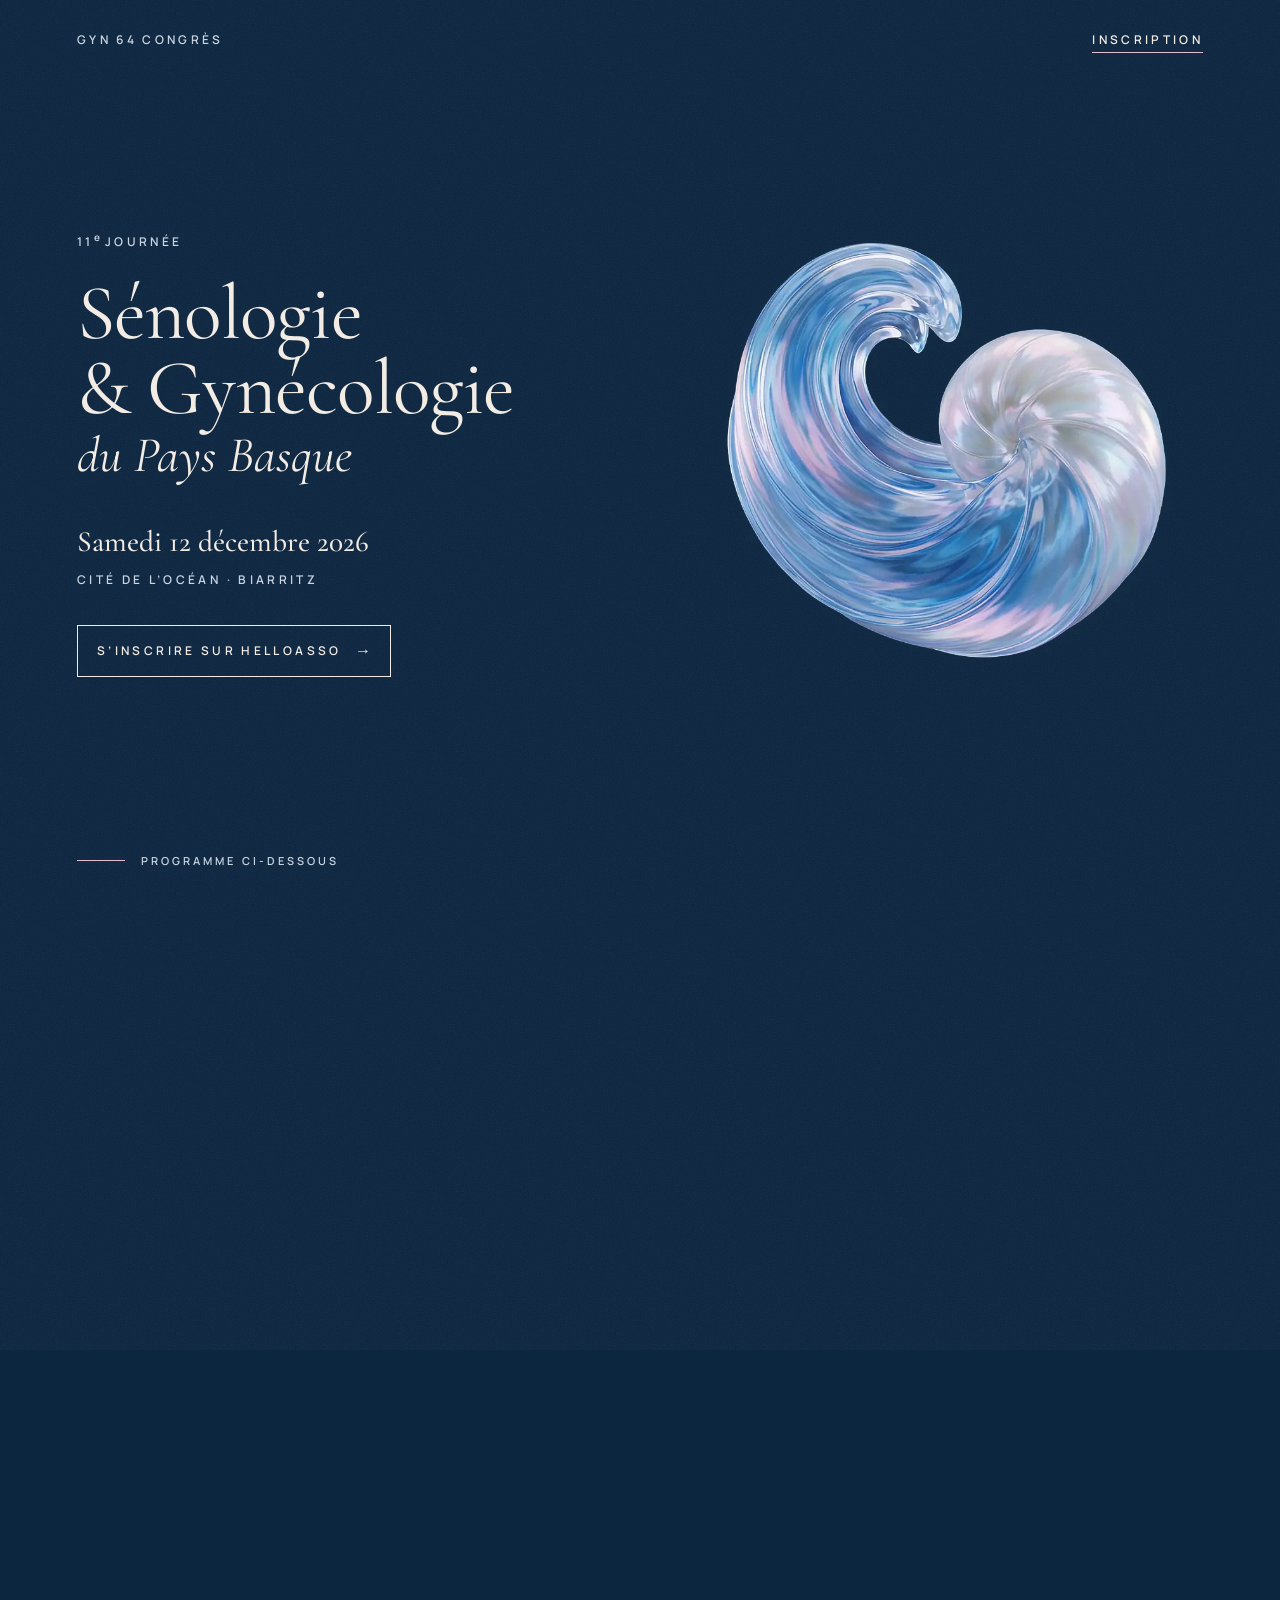
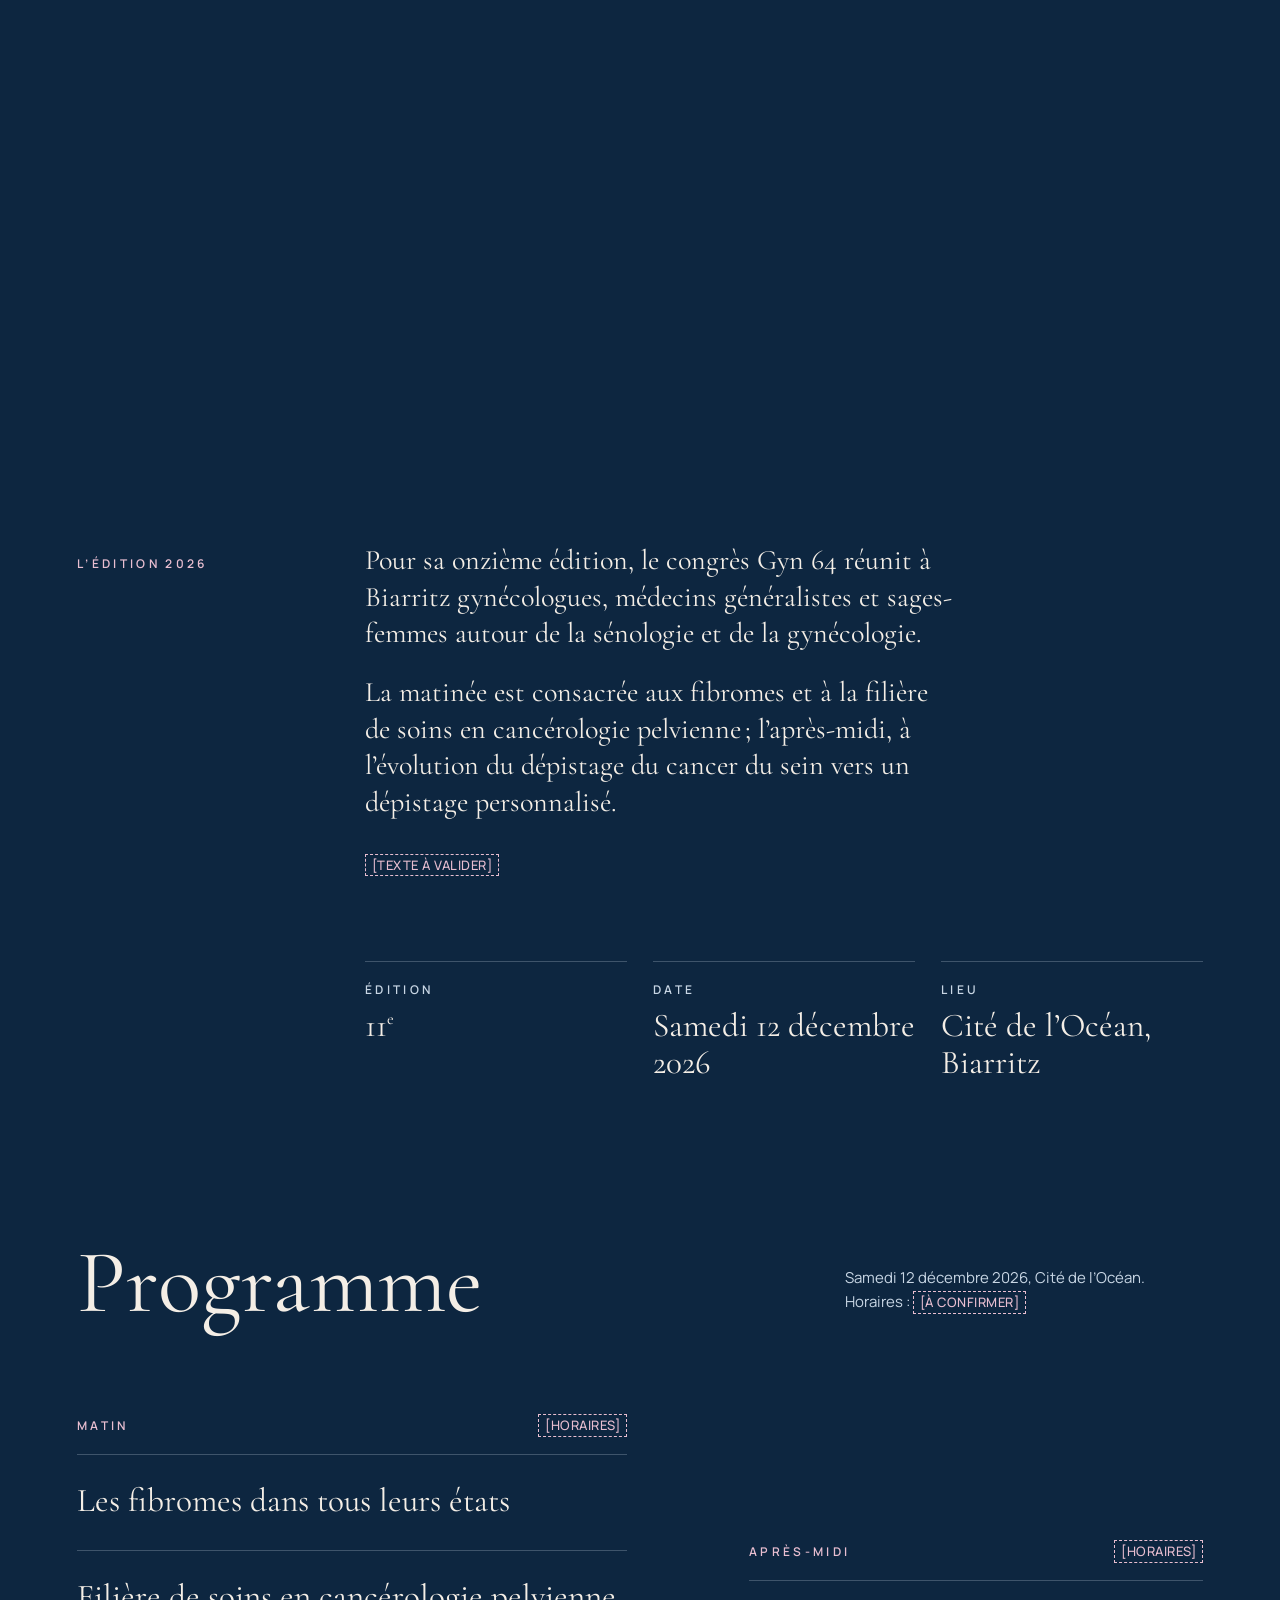
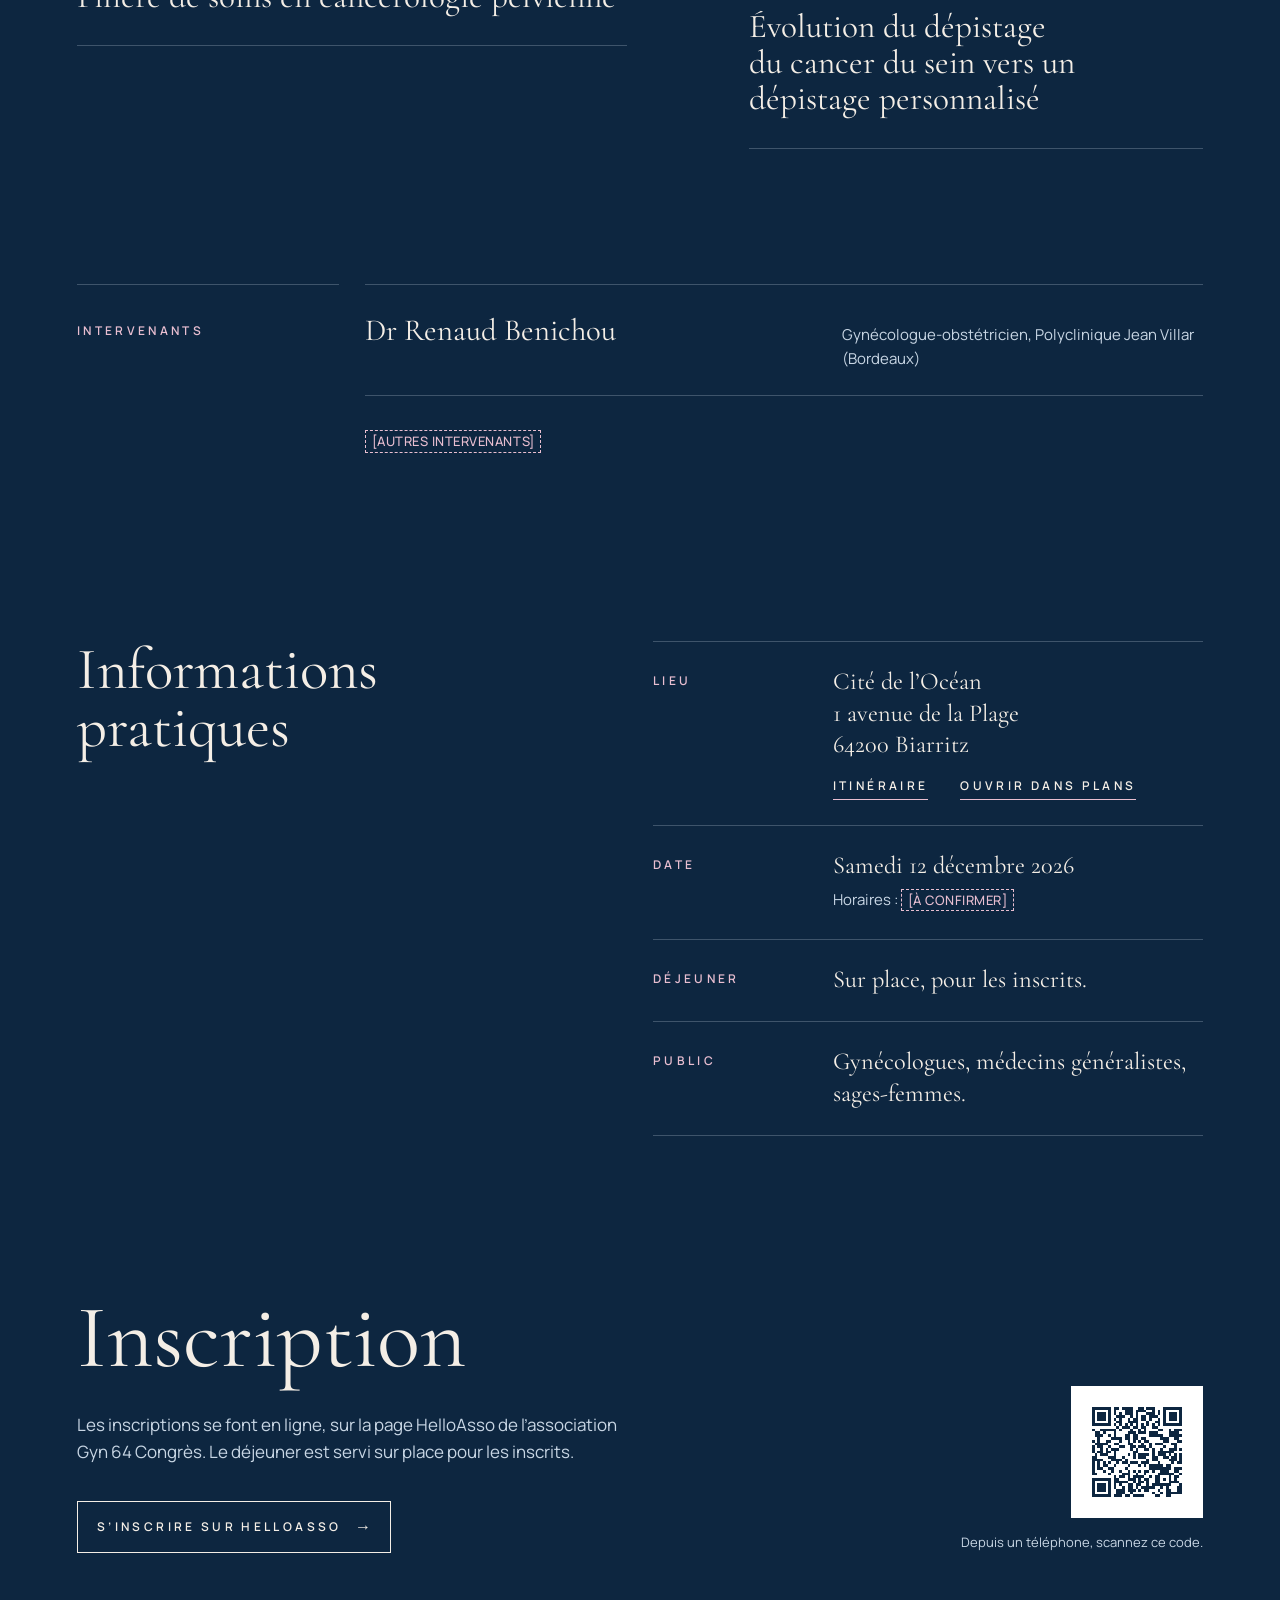
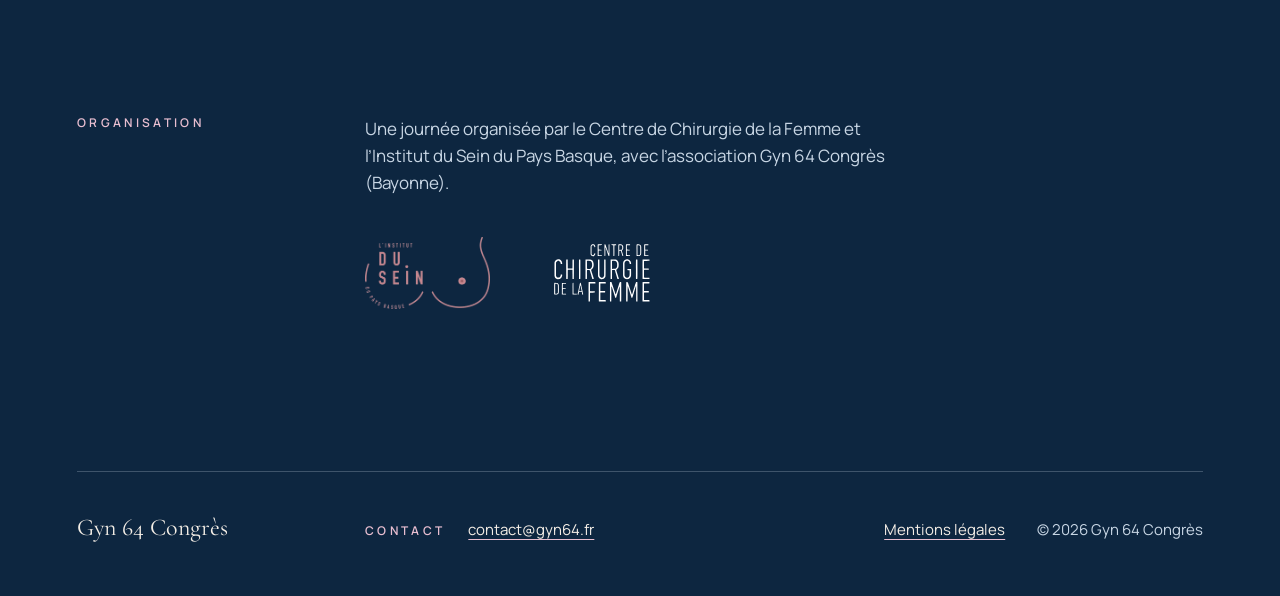
==== index.html @ 93e6f651 "Site de la 11e Journée de Sénologie & Gynécologie du Pays Basque Page unique statique : ouverture av" ====
<!doctype html>
<html lang="fr">
<head>
  <meta charset="utf-8">
  <meta name="viewport" content="width=device-width, initial-scale=1, viewport-fit=cover">
  <title>Journée Sénologie &amp; Gynécologie Pays Basque 2026 · Biarritz</title>
  <meta name="description" content="Samedi 12&nbsp;décembre 2026, Cité de l’Océan, Biarritz&nbsp;: fibromes, cancérologie pelvienne, dépistage personnalisé du cancer du sein. Inscription sur HelloAsso.">
  <link rel="canonical" href="https://gyn64.fr/">
  <meta name="robots" content="index,follow">
  <meta name="theme-color" content="#0D2640">
  <meta name="color-scheme" content="dark">

  <meta property="og:type" content="website">
  <meta property="og:locale" content="fr_FR">
  <meta property="og:site_name" content="Gyn 64 Congrès">
  <meta property="og:url" content="https://gyn64.fr/">
  <meta property="og:title" content="11e Journée de Sénologie &amp; de Gynécologie du Pays Basque">
  <meta property="og:description" content="Samedi 12&nbsp;décembre 2026, Cité de l’Océan, Biarritz. Gynécologues, médecins généralistes, sages-femmes. Inscription sur HelloAsso.">
  <meta property="og:image" content="https://gyn64.fr/img/partage-og.jpg">
  <meta property="og:image:width" content="1200">
  <meta property="og:image:height" content="630">
  <meta property="og:image:alt" content="Sculpture de verre et de nacre, vague enroulée en nautile, sur fond bleu nuit. 11e Journée de Sénologie &amp; Gynécologie du Pays Basque, samedi 12&nbsp;décembre 2026, Biarritz.">
  <meta name="twitter:card" content="summary_large_image">
  <meta name="twitter:title" content="11e Journée de Sénologie &amp; de Gynécologie du Pays Basque">
  <meta name="twitter:description" content="Samedi 12&nbsp;décembre 2026, Cité de l’Océan, Biarritz. Inscription sur HelloAsso.">
  <meta name="twitter:image" content="https://gyn64.fr/img/partage-og.jpg">

  <link rel="icon" href="favicon.svg" type="image/svg+xml">
  <link rel="icon" href="favicon-32.png" sizes="32x32" type="image/png">
  <link rel="apple-touch-icon" href="apple-touch-icon.png">
  <link rel="manifest" href="site.webmanifest">

  <link rel="preload" as="image" href="seq/mobile/0001.webp?v=df130a5c" media="(max-width: 899px) and (orientation: portrait)" fetchpriority="high">
  <link rel="preload" as="image" href="seq/desktop/0001.webp?v=df130a5c" media="(min-width: 900px), (orientation: landscape)" fetchpriority="high">
  <link rel="preload" as="font" type="font/woff2" href="fonts/cormorant-garamond-400-normal.woff2" crossorigin>
  <link rel="preload" as="font" type="font/woff2" href="fonts/manrope-600-normal.woff2" crossorigin>
  <link rel="stylesheet" href="css/site.css">
  <script src="js/sequence.js" defer></script>
  <!-- Statistiques : si besoin plus tard, Plausible (sans cookie) se place ici :
  <script defer data-domain="gyn64.fr" src="https://plausible.io/js/script.js"></script> -->

  <script type="application/ld+json">
  {
    "@context": "https://schema.org",
    "@graph": [
      {
        "@type": "Event",
        "@id": "https://gyn64.fr/#evenement",
        "name": "11e Journée de Sénologie & de Gynécologie du Pays Basque",
        "description": "Journée de sénologie et de gynécologie à Biarritz. Matin : les fibromes dans tous leurs états ; filière de soins en cancérologie pelvienne. Après-midi : évolution du dépistage du cancer du sein vers un dépistage personnalisé. Pour gynécologues, médecins généralistes et sages-femmes.",
        "url": "https://gyn64.fr/",
        "startDate": "2026-12-12T08:45:00+01:00",
        "endDate": "2026-12-12T17:30:00+01:00",
        "eventStatus": "https://schema.org/EventScheduled",
        "eventAttendanceMode": "https://schema.org/OfflineEventAttendanceMode",
        "inLanguage": "fr",
        "location": {
          "@type": "Place",
          "name": "Cité de l’Océan",
          "address": {
            "@type": "PostalAddress",
            "streetAddress": "1 avenue de la Plage",
            "postalCode": "64200",
            "addressLocality": "Biarritz",
            "addressRegion": "Nouvelle-Aquitaine",
            "addressCountry": "FR"
          },
          "geo": { "@type": "GeoCoordinates", "latitude": 43.46309, "longitude": -1.57078 }
        },
        "image": [
          "https://gyn64.fr/img/partage-1x1.jpg",
          "https://gyn64.fr/img/partage-4x3.jpg",
          "https://gyn64.fr/img/partage-16x9.jpg"
        ],
        "organizer": { "@id": "https://gyn64.fr/#association" },
        "performer": {
          "@type": "Person",
          "name": "Dr Renaud Benichou",
          "jobTitle": "Gynécologue-obstétricien",
          "affiliation": { "@type": "MedicalOrganization", "name": "Polyclinique Jean Villar", "address": { "@type": "PostalAddress", "addressLocality": "Bordeaux", "addressCountry": "FR" } }
        },
        "audience": {
          "@type": "MedicalAudience",
          "audienceType": "Gynécologues, médecins généralistes, sages-femmes"
        },
        "offers": {
          "@type": "Offer",
          "url": "https://www.helloasso.com/associations/gyn-64-congres",
          "availability": "https://schema.org/InStock"
        }
      },
      {
        "@type": "Organization",
        "@id": "https://gyn64.fr/#association",
        "name": "Gyn 64 Congrès",
        "url": "https://gyn64.fr/",
        "logo": "https://gyn64.fr/icon-512.png",
        "email": "contact@gyn64.fr",
        "address": { "@type": "PostalAddress", "addressLocality": "Bayonne", "postalCode": "64100", "addressCountry": "FR" },
        "sameAs": ["https://www.helloasso.com/associations/gyn-64-congres"]
      }
    ]
  }
  </script>
</head>
<body>

<a class="evitement" href="#edition">Aller au contenu</a>
<div class="grain" aria-hidden="true"></div>

<main>

  <!-- 1. Ouverture ----------------------------------------------------- -->
  <section class="ouverture" aria-labelledby="titre-principal"
           data-seq-desktop="145" data-seq-mobile="73" data-seq-version="df130a5c">
    <div class="ouverture__scene">

      <div class="ouverture__cadre" aria-hidden="true">
        <picture>
          <source media="(max-width: 899px) and (orientation: portrait)" srcset="seq/mobile/0001.webp?v=df130a5c" width="900" height="1588">
          <img src="seq/desktop/0001.webp?v=df130a5c" width="1600" height="906" alt="" fetchpriority="high">
        </picture>
        <noscript>
          <div class="ouverture__repli">
            <video class="ouverture__video ouverture__video--desktop" src="video/desktop.mp4?v=df130a5c" poster="seq/desktop/0001.webp?v=df130a5c" autoplay muted loop playsinline></video>
            <video class="ouverture__video ouverture__video--mobile" src="video/mobile.mp4?v=df130a5c" poster="seq/mobile/0001.webp?v=df130a5c" autoplay muted loop playsinline></video>
          </div>
        </noscript>
      </div>

      <header class="entete grille">
        <span class="entete__nom label">Gyn&nbsp;64 Congrès</span>
        <a class="entete__lien label" href="#inscription">Inscription</a>
      </header>

      <div class="ouverture__contenu grille">
        <div class="ouverture__titres">
          <h1 id="titre-principal">
            <span class="ouverture__edition label ouverture__pas ouverture__pas--1">11<sup>e</sup>&nbsp;Journée</span>
            <span class="ouverture__titre ouverture__pas ouverture__pas--2"><span class="visuellement-masque">de </span>Sénologie <span class="ouverture__retour">&amp;&nbsp;<span class="visuellement-masque">de </span>Gynécologie</span>
              <span class="ouverture__lieu-titre">du Pays Basque</span></span>
          </h1>

          <div class="ouverture__infos ouverture__pas ouverture__pas--3">
            <p class="ouverture__date"><time datetime="2026-12-12">Samedi 12&nbsp;décembre 2026</time></p>
            <p class="ouverture__lieu label">Cité de l’Océan · Biarritz</p>
            <p class="ouverture__action">
              <a class="bouton" href="https://www.helloasso.com/associations/gyn-64-congres">S’inscrire sur HelloAsso <span class="bouton__fleche" aria-hidden="true">→</span></a>
            </p>
          </div>
        </div>
      </div>

      <div class="ouverture__pied grille">
        <p class="ouverture__indice label" aria-hidden="true">Programme ci-dessous</p>
      </div>

    </div>
  </section>

  <!-- 2. L’édition 2026 ------------------------------------------------ -->
  <section class="edition grille" id="edition" aria-labelledby="titre-edition">
    <h2 class="edition__label label" id="titre-edition">L’édition 2026</h2>
    <div class="edition__texte">
      <p>Pour sa onzième édition, le congrès Gyn&nbsp;64 réunit à Biarritz gynécologues, médecins généralistes et sages-femmes autour de la sénologie et de la gynécologie.</p>
      <p>La matinée est consacrée aux fibromes et à la filière de soins en cancérologie pelvienne&#8239;; l’après-midi, à l’évolution du dépistage du cancer du sein vers un dépistage personnalisé.</p>
      <p><span class="a-completer">[TEXTE À VALIDER]</span></p>
    </div>
    <dl class="edition__reperes">
      <div class="edition__repere">
        <dt class="label">Édition</dt>
        <dd>11<sup>e</sup></dd>
      </div>
      <div class="edition__repere">
        <dt class="label">Date</dt>
        <dd>Samedi 12&nbsp;décembre 2026</dd>
      </div>
      <div class="edition__repere">
        <dt class="label">Lieu</dt>
        <dd>Cité de l’Océan, Biarritz</dd>
      </div>
    </dl>
  </section>

  <!-- 3. Programme ----------------------------------------------------- -->
  <section class="programme" id="programme" aria-labelledby="titre-programme">

    <div class="programme__entete grille">
      <h2 class="programme__titre" id="titre-programme">Programme</h2>
      <p class="programme__horaires">Samedi 12&nbsp;décembre 2026, Cité de l’Océan. Horaires&nbsp;: <span class="a-completer">[À CONFIRMER]</span></p>
    </div>

    <div class="programme__cols grille">
      <article class="programme__col programme__col--matin" aria-labelledby="titre-matin">
        <h3 class="programme__moment label" id="titre-matin">Matin <span class="a-completer">[HORAIRES]</span></h3>
        <ol class="programme__sujets">
          <li class="programme__sujet">
            <h4>Les fibromes dans tous leurs états</h4>
          </li>
          <li class="programme__sujet">
            <h4>Filière de soins en cancérologie pelvienne</h4>
          </li>
        </ol>
      </article>

      <article class="programme__col programme__col--apres-midi" aria-labelledby="titre-apres-midi">
        <h3 class="programme__moment label" id="titre-apres-midi">Après-midi <span class="a-completer">[HORAIRES]</span></h3>
        <ol class="programme__sujets">
          <li class="programme__sujet">
            <h4>Évolution du dépistage du cancer du sein vers un dépistage personnalisé</h4>
          </li>
        </ol>
      </article>
    </div>

    <div class="programme__intervenants grille">
      <h3 class="programme__intervenants-label label">Intervenants</h3>
      <ul class="programme__liste">
        <li class="programme__personne">
          <p class="programme__nom">Dr&nbsp;Renaud Benichou</p>
          <p class="programme__fonction">Gynécologue-obstétricien, Polyclinique Jean Villar (Bordeaux)</p>
        </li>
        <li class="programme__personne">
          <p class="programme__nom"><span class="a-completer">[AUTRES INTERVENANTS]</span></p>
        </li>
      </ul>
    </div>

  </section>

  <!-- 4. Informations pratiques --------------------------------------- -->
  <section class="pratique grille" id="infos" aria-labelledby="titre-pratique">
    <h2 class="pratique__titre" id="titre-pratique">Informations pratiques</h2>

    <dl class="pratique__liste">
      <div class="pratique__ligne">
        <dt class="label">Lieu</dt>
        <dd>
          <address class="pratique__adresse">Cité de l’Océan<br>1&nbsp;avenue de la Plage<br>64200&nbsp;Biarritz</address>
          <p class="pratique__liens">
            <a href="https://www.openstreetmap.org/directions?to=43.46309%2C-1.57078#map=16/43.46309/-1.57078">Itinéraire<span class="visuellement-masque"> sur OpenStreetMap</span></a>
            <a href="https://maps.apple.com/?q=Cit%C3%A9%20de%20l%E2%80%99Oc%C3%A9an&amp;address=1%20avenue%20de%20la%20Plage%2C%2064200%20Biarritz&amp;ll=43.46309,-1.57078">Ouvrir dans Plans</a>
          </p>
        </dd>
      </div>
      <div class="pratique__ligne">
        <dt class="label">Date</dt>
        <dd>Samedi 12&nbsp;décembre 2026<br><span class="pratique__secondaire">Horaires&nbsp;: <span class="a-completer">[À CONFIRMER]</span></span></dd>
      </div>
      <div class="pratique__ligne">
        <dt class="label">Déjeuner</dt>
        <dd>Sur place, pour les inscrits.</dd>
      </div>
      <div class="pratique__ligne">
        <dt class="label">Public</dt>
        <dd>Gynécologues, médecins généralistes, sages-femmes.</dd>
      </div>
    </dl>
  </section>

  <!-- 5. Inscription --------------------------------------------------- -->
  <section class="inscription grille" id="inscription" aria-labelledby="titre-inscription">
    <div class="inscription__corps">
      <h2 class="inscription__titre" id="titre-inscription">Inscription</h2>
      <p class="inscription__texte">Les inscriptions se font en ligne, sur la page HelloAsso de l’association Gyn&nbsp;64 Congrès. Le déjeuner est servi sur place pour les inscrits.</p>
      <p class="inscription__action">
        <a class="bouton" href="https://www.helloasso.com/associations/gyn-64-congres">S’inscrire sur HelloAsso <span class="bouton__fleche" aria-hidden="true">→</span></a>
      </p>
    </div>
    <figure class="inscription__qr">
      <img src="img/qr-helloasso.png?v=1" width="160" height="160" loading="lazy" alt="QR code menant à la page d’inscription HelloAsso de Gyn 64 Congrès">
      <figcaption>Depuis un téléphone, scannez ce code.</figcaption>
    </figure>
  </section>

  <!-- 6. Organisateurs ------------------------------------------------- -->
  <section class="organisation grille" aria-labelledby="titre-organisation">
    <h2 class="organisation__label label" id="titre-organisation">Organisation</h2>
    <p class="organisation__texte">Une journée organisée par le Centre de Chirurgie de la Femme et l’Institut du Sein du Pays Basque, avec l’association Gyn&nbsp;64 Congrès (Bayonne).</p>
    <ul class="organisation__logos">
      <li><img src="img/logo-ispb.webp?v=1" width="560" height="322" loading="lazy" alt="L’Institut du Sein du Pays Basque"></li>
      <li><img src="img/logo-ccf.svg?v=1" width="1952" height="1184" loading="lazy" alt="Centre de Chirurgie de la Femme"></li>
    </ul>

    <!-- Partenaires : retirer « hidden » et ajouter les logos quand la liste sera connue -->
    <div class="organisation__partenaires" hidden>
      <h3 class="label">Partenaires</h3>
      <ul class="organisation__logos"></ul>
    </div>
  </section>

</main>

<!-- 7. Pied de page ---------------------------------------------------- -->
<footer class="pied grille">
  <p class="pied__nom">Gyn&nbsp;64 Congrès</p>
  <p class="pied__contact"><span class="label">Contact</span> <a href="mailto:contact@gyn64.fr">contact@gyn64.fr</a></p>
  <p class="pied__legal"><a href="mentions-legales.html">Mentions légales</a> <span>© 2026 Gyn&nbsp;64 Congrès</span></p>
</footer>

</body>
</html>
---- css/site.css ----
/* ==========================================================================
   Gyn 64 · Journée de Sénologie & de Gynécologie du Pays Basque
   ========================================================================== */

:root {
  /* Palette de l’affiche : aucune autre couleur */
  --nuit: #0D2640;
  --nacre: #F4EEE6;
  --rose: #E8BED0;
  --glacier: #C8D6E4;
  --filet: rgb(200 214 228 / .26);

  --serif: "Cormorant Garamond", "Cormorant repli", Georgia, serif;
  --sans: "Manrope", "Manrope repli", Arial, sans-serif;

  --largeur: 1440px;
  --marge: clamp(20px, 6vw, 96px);
  --gouttiere: clamp(16px, 2vw, 32px);
  --espace-section: clamp(112px, 18vh, 208px);
  --capitales: .28em;
}

/* --- Polices auto-hébergées ------------------------------------------- */

@font-face {
  font-family: "Cormorant Garamond";
  src: url("../fonts/cormorant-garamond-400-normal.woff2") format("woff2");
  font-weight: 400; font-style: normal; font-display: swap;
}
@font-face {
  font-family: "Cormorant Garamond";
  src: url("../fonts/cormorant-garamond-400-italic.woff2") format("woff2");
  font-weight: 400; font-style: italic; font-display: swap;
}
@font-face {
  font-family: "Cormorant Garamond";
  src: url("../fonts/cormorant-garamond-500-normal.woff2") format("woff2");
  font-weight: 500; font-style: normal; font-display: swap;
}
@font-face {
  font-family: "Manrope";
  src: url("../fonts/manrope-400-normal.woff2") format("woff2");
  font-weight: 400; font-style: normal; font-display: swap;
}
@font-face {
  font-family: "Manrope";
  src: url("../fonts/manrope-500-normal.woff2") format("woff2");
  font-weight: 500; font-style: normal; font-display: swap;
}
@font-face {
  font-family: "Manrope";
  src: url("../fonts/manrope-600-normal.woff2") format("woff2");
  font-weight: 600; font-style: normal; font-display: swap;
}
/* Polices de repli calées sur les métriques, pour limiter le décalage au chargement */
@font-face {
  font-family: "Cormorant repli";
  src: local("Times New Roman"), local("Times");
  size-adjust: 91%; ascent-override: 101%; descent-override: 31%; line-gap-override: 0%;
}
@font-face {
  font-family: "Manrope repli";
  src: local("Arial"), local("Helvetica");
  size-adjust: 104%; ascent-override: 102%; descent-override: 29%; line-gap-override: 0%;
}

/* --- Base --------------------------------------------------------------- */

*, *::before, *::after { box-sizing: border-box; }

html {
  background: var(--nuit);
  color: var(--nacre);
  -webkit-text-size-adjust: 100%;
  text-size-adjust: 100%;
}

body {
  margin: 0;
  font: 400 1.0625rem/1.6 var(--sans);
  -webkit-font-smoothing: antialiased;
  -moz-osx-font-smoothing: grayscale;
}

h1, h2, h3, h4, p, ol, ul, dl, dd, figure, address { margin: 0; }
ol, ul { padding: 0; list-style: none; }
address { font-style: normal; }
img, canvas, video { display: block; max-width: 100%; }

h1, h2, h3, h4 {
  font-family: var(--serif);
  font-weight: 400;
  text-wrap: balance;
}
h1, h2, h3, h4, dd { font-variant-numeric: oldstyle-nums; }

a { color: inherit; }

:focus-visible {
  outline: 1px solid var(--rose);
  outline-offset: 4px;
}

.visuellement-masque {
  position: absolute !important;
  width: 1px; height: 1px;
  overflow: hidden;
  clip-path: inset(50%);
  white-space: nowrap;
}

.evitement {
  position: absolute;
  top: 12px; left: 12px;
  z-index: 200;
  padding: .75em 1.2em;
  background: var(--nacre);
  color: var(--nuit);
  font: 600 .75rem/1 var(--sans);
  letter-spacing: var(--capitales);
  text-transform: uppercase;
  text-decoration: none;
  transform: translateY(-200%);
}
.evitement:focus { transform: none; }

/* Libellé en capitales espacées */
.label {
  font: 600 .75rem/1.4 var(--sans);
  letter-spacing: var(--capitales);
  text-transform: uppercase;
}
.label sup { text-transform: none; letter-spacing: 0; }

/* Information manquante : doit rester visible jusqu’à validation */
.a-completer {
  font: 500 .8125rem/1.4 var(--sans);
  letter-spacing: .04em;
  text-transform: none;
  color: var(--rose);
  border: 1px dashed currentColor;
  padding: .1em .45em;
  white-space: nowrap;
}

/* Grille éditoriale 12 colonnes */
.grille {
  display: grid;
  grid-template-columns: repeat(12, minmax(0, 1fr));
  column-gap: var(--gouttiere);
  width: 100%;
  max-width: var(--largeur);
  margin-inline: auto;
  padding-inline: var(--marge);
}
.grille > * { grid-column: 1 / -1; }

/* Bouton : rectangulaire, filet fin, comme l’encart HelloAsso de l’affiche */
.bouton {
  display: inline-flex;
  align-items: center;
  gap: 1.1em;
  min-height: 52px;
  padding: 0 1.6em;
  border: 1px solid var(--nacre);
  font: 600 .75rem/1 var(--sans);
  letter-spacing: var(--capitales);
  text-transform: uppercase;
  text-decoration: none;
  color: var(--nacre);
  transition: background-color .25s, color .25s;
}
.bouton:hover { background: var(--nacre); color: var(--nuit); }
.bouton__fleche { font-family: var(--serif); font-size: 1.35em; letter-spacing: 0; }

/* --- Grain (matière du teaser) ----------------------------------------- */

.grain {
  position: fixed;
  inset: -50%;
  z-index: 100;
  pointer-events: none;
  opacity: .06;
  background-image: url("data:image/svg+xml,%3Csvg xmlns='http://www.w3.org/2000/svg' width='220' height='220'%3E%3Cfilter id='g'%3E%3CfeTurbulence type='fractalNoise' baseFrequency='.85' numOctaves='3' stitchTiles='stitch'/%3E%3CfeColorMatrix type='saturate' values='0'/%3E%3C/filter%3E%3Crect width='100%25' height='100%25' filter='url(%23g)'/%3E%3C/svg%3E");
  animation: grain 1.2s steps(6) infinite;
}
@keyframes grain {
  0%   { transform: translate(0, 0); }
  17%  { transform: translate(-4%, 3%); }
  33%  { transform: translate(3%, -5%); }
  50%  { transform: translate(-6%, -2%); }
  67%  { transform: translate(5%, 4%); }
  83%  { transform: translate(-2%, 6%); }
  100% { transform: translate(0, 0); }
}

/* Seule animation après l’ouverture : les titres de section paraissent doucement */
.apparition {
  opacity: 0;
  transform: translateY(12px);
  transition: opacity 1.1s ease, transform 1.1s ease;
}
.apparition.est-visible { opacity: 1; transform: none; }

/* ==========================================================================
   1. Ouverture
   ========================================================================== */

.ouverture {
  position: relative;
  height: 220vh;
  height: 220svh;
}

.ouverture__scene {
  position: sticky;
  top: 0;
  height: 100vh;
  height: 100svh;
  overflow: hidden;
  isolation: isolate;
  display: grid;
  grid-template-rows: auto 1fr auto;
}
.ouverture__scene > * { position: relative; z-index: 2; grid-column: 1; }

/* Raccord : les images sont déjà étalonnées au bleu nuit (tools/build-sequence.sh) ;
   ce calque rattrape les écarts de compression. Les bords du cadre deviennent
   invisibles : on peut placer l’image librement. */
.ouverture__scene::before {
  content: "";
  grid-area: 1 / 1 / -1 / -1;
  z-index: 1;
  background: var(--nuit);
  mix-blend-mode: lighten;
  pointer-events: none;
}

/* Zone réservée à la sculpture. L’image y est dimensionnée pour que la sculpture
   (et non le cadre vidéo) occupe --remplissage de la zone, centrée.
   Boîte englobante mesurée sur toute la boucle. js/sequence.js lit ces valeurs. */
.ouverture__cadre {
  --ratio: 1.7647;                 /* 1920 × 1088 */
  --obj-l: .434; --obj-h: .721;    /* taille de la sculpture dans le cadre */
  --obj-x: .729; --obj-y: .530;    /* centre de la sculpture dans le cadre */
  --remplissage: .86;
  --w: min(calc(100cqw * var(--remplissage) / var(--obj-l)),
           calc(100cqh * var(--remplissage) / var(--obj-h) * var(--ratio)));
  /* Alignée sur la grille centrée (et non sur l’écran) : sur un grand écran,
     elle reste dans la moitié droite de la grille, à distance des titres. */
  --hors-grille: max(0px, (100% - var(--largeur)) / 2);
  z-index: 0;
  grid-row: 1 / -1;
  margin-left: calc(var(--hors-grille) + min(100%, var(--largeur)) * .54);
  margin-right: calc(var(--hors-grille) + var(--marge));
  container-type: size;
}
.ouverture__cadre img,
.ouverture__cadre video {
  position: absolute;
  max-width: none;
  width: var(--w);
  height: auto;
  aspect-ratio: var(--ratio);
  left: calc(50cqw - var(--obj-x) * var(--w));
  top: calc(50cqh - var(--obj-y) * var(--w) / var(--ratio));
}
.ouverture__canvas {
  position: absolute;
  inset: 0;
  width: 100%;
  height: 100%;
}
.ouverture__cadre--canvas picture { visibility: hidden; }
.ouverture__video--mobile { display: none; }
/* Repli sans JS : vidéo découpée à la zone de la sculpture, sans commande ni bouton
   de lecture (autoplay bloqué en mode économie d’énergie) */
.ouverture__repli { position: absolute; inset: 0; overflow: hidden; }
.ouverture__video { pointer-events: none; }
.ouverture__video::-webkit-media-controls,
.ouverture__video::-webkit-media-controls-panel,
.ouverture__video::-webkit-media-controls-enclosure,
.ouverture__video::-webkit-media-controls-start-playback-button,
.ouverture__video::-webkit-media-controls-overlay-play-button { display: none !important; -webkit-appearance: none; }

.entete {
  grid-row: 1;
  padding-block: clamp(20px, 3.5vh, 36px);
  align-items: baseline;
}
.entete__nom { grid-column: 1 / 7; color: var(--glacier); }
.entete__lien {
  grid-column: 7 / -1;
  justify-self: end;
  color: var(--nacre);
  text-decoration: none;
  border-bottom: 1px solid var(--rose);
  padding-bottom: .35em;
}
.entete__lien:hover { color: var(--rose); }

.ouverture__contenu { grid-row: 2; align-content: center; }
.ouverture__titres { grid-column: 1 / 7; }

.ouverture__edition {
  display: block;
  color: var(--glacier);
  margin-bottom: 1.6rem;
}
.ouverture__titre {
  display: block;
  font-size: clamp(3rem, 6.1vw, 5.75rem);
  line-height: .96;
  letter-spacing: -.01em;
}
.ouverture__retour { display: block; }
.ouverture__lieu-titre {
  display: block;
  margin-top: .12em;
  font-size: .64em;
  font-style: italic;
  letter-spacing: 0;
}

.ouverture__infos { margin-top: clamp(2rem, 5vh, 3.25rem); }
.ouverture__date {
  font: 500 clamp(1.5rem, 2.3vw, 2.125rem)/1.15 var(--serif);
  font-variant-numeric: oldstyle-nums;
}
.ouverture__lieu {
  display: block;
  margin-top: .8rem;
  color: var(--glacier);
}
.ouverture__action { margin-top: clamp(1.75rem, 4vh, 2.5rem); }

.ouverture__pied {
  grid-row: 3;
  padding-block: clamp(20px, 3.5vh, 36px);
}
.ouverture__indice {
  display: flex;
  align-items: center;
  gap: 1rem;
  color: var(--glacier);
  font-size: .6875rem;
}
.ouverture__indice::before {
  content: "";
  width: 48px;
  height: 1px;
  background: var(--rose);
}

/* Révélation par étapes, pilotée par data-etape (js/sequence.js).
   Sans JavaScript ou en mouvement réduit, tout est visible d’emblée.
   Avant l’exécution du script, on part déjà de l’étape 1 (pas de clignotement) ;
   si le script ne se charge pas, l’animation de secours révèle tout. */
@media (scripting: enabled) and (prefers-reduced-motion: no-preference) {
  .ouverture:not([data-etape]) .ouverture__pas--2,
  .ouverture:not([data-etape]) .ouverture__pas--3 {
    opacity: 0;
    animation: secours .7s ease 3s forwards;
  }
}
@keyframes secours { to { opacity: 1; } }

.ouverture[data-etape] .ouverture__pas {
  opacity: 0;
  transform: translateY(.6rem);
  transition: opacity .7s ease, transform .7s ease;
}
.ouverture[data-etape="1"] .ouverture__pas--1,
.ouverture[data-etape="2"] .ouverture__pas--1,
.ouverture[data-etape="2"] .ouverture__pas--2,
.ouverture[data-etape="3"] .ouverture__pas,
.ouverture[data-etape] .ouverture__pas:focus-within {
  opacity: 1;
  transform: none;
}

/* ==========================================================================
   2. L’édition 2026
   ========================================================================== */

.edition {
  padding-top: var(--espace-section);
  row-gap: clamp(56px, 9vh, 96px);
}
.edition__label { grid-column: 1 / 4; color: var(--rose); padding-top: .9rem; }
.edition__texte {
  grid-column: 4 / 11;
  font: 400 clamp(1.5rem, 2.2vw, 2.125rem)/1.3 var(--serif);
  font-variant-numeric: oldstyle-nums;
  text-wrap: pretty;
}
.edition__texte p + p { margin-top: .8em; }

.edition__reperes {
  grid-column: 4 / -1;
  display: grid;
  grid-template-columns: repeat(3, minmax(0, 1fr));
  column-gap: var(--gouttiere);
}
.edition__repere {
  padding-top: 1.25rem;
  border-top: 1px solid var(--filet);
}
.edition__repere dt { color: var(--glacier); }
.edition__repere dd {
  margin-top: .6rem;
  font: 400 clamp(1.75rem, 2.6vw, 2.5rem)/1.1 var(--serif);
}
.edition__repere sup { font-size: .5em; margin-left: .04em; }

/* ==========================================================================
   3. Programme
   ========================================================================== */

.programme { padding-top: var(--espace-section); }

.programme__entete { align-items: end; }
.programme__titre {
  grid-column: 1 / 8;
  font-size: clamp(3rem, 7vw, 6.5rem);
  line-height: .9;
}
.programme__horaires {
  grid-column: 9 / -1;
  color: var(--glacier);
  font-size: .9375rem;
  padding-bottom: .6rem;
}

.programme__cols {
  margin-top: clamp(64px, 10vh, 112px);
  row-gap: 72px;
  align-items: start;
}
.programme__col--matin { grid-column: 1 / 7; }
.programme__col--apres-midi { grid-column: 8 / -1; margin-top: clamp(80px, 14vh, 160px); }

.programme__moment {
  display: flex;
  justify-content: space-between;
  align-items: baseline;
  gap: 1rem;
  padding-bottom: 1.1rem;
  border-bottom: 1px solid var(--filet);
  color: var(--rose);
}

.programme__sujet {
  padding-block: 1.75rem 1.9rem;
  border-bottom: 1px solid var(--filet);
}
.programme__sujet h4 {
  font-size: clamp(1.75rem, 2.6vw, 2.5rem);
  line-height: 1.08;
}

.programme__intervenants {
  margin-top: clamp(96px, 15vh, 176px);
  align-items: start;
}
.programme__intervenants-label,
.programme__liste {
  padding-top: 1.75rem;
  border-top: 1px solid var(--filet);
}
.programme__intervenants-label { grid-column: 1 / 4; color: var(--rose); padding-top: 2.4rem; }
.programme__liste { grid-column: 4 / -1; }
.programme__personne {
  display: grid;
  grid-template-columns: minmax(0, 5fr) minmax(0, 4fr);
  column-gap: var(--gouttiere);
  align-items: baseline;
  padding-bottom: 1.5rem;
}
.programme__personne + .programme__personne { padding-top: 1.5rem; border-top: 1px solid var(--filet); }
.programme__nom { font: 400 clamp(1.625rem, 2.4vw, 2.25rem)/1.15 var(--serif); }
.programme__fonction { color: var(--glacier); font-size: .9375rem; }

/* ==========================================================================
   4. Informations pratiques
   ========================================================================== */

.pratique {
  padding-top: var(--espace-section);
  align-items: start;
}
.pratique__titre {
  grid-column: 1 / 6;
  font-size: clamp(2.5rem, 4.6vw, 4.25rem);
  line-height: .98;
}
.pratique__liste { grid-column: 7 / -1; }
.pratique__ligne {
  display: grid;
  grid-template-columns: minmax(0, 1fr) minmax(0, 2.4fr);
  column-gap: var(--gouttiere);
  padding-block: 1.5rem 1.6rem;
  border-top: 1px solid var(--filet);
}
.pratique__ligne:last-child { border-bottom: 1px solid var(--filet); }
.pratique__ligne dt { color: var(--rose); padding-top: .45rem; }
.pratique__ligne dd { font: 400 clamp(1.375rem, 1.9vw, 1.75rem)/1.3 var(--serif); }
.pratique__secondaire {
  display: inline-block;
  margin-top: .35rem;
  font: 400 .9375rem/1.5 var(--sans);
  color: var(--glacier);
}
.pratique__liens {
  display: flex;
  flex-wrap: wrap;
  gap: .5rem 2rem;
  margin-top: 1.1rem;
}
.pratique__liens a {
  font: 600 .75rem/1.4 var(--sans);
  letter-spacing: var(--capitales);
  text-transform: uppercase;
  text-decoration: none;
  border-bottom: 1px solid var(--rose);
  padding-bottom: .3em;
}
.pratique__liens a:hover { color: var(--rose); }

/* ==========================================================================
   5. Inscription
   ========================================================================== */

.inscription {
  padding-top: var(--espace-section);
  align-items: end;
}
.inscription__corps { grid-column: 1 / 8; }
.inscription__titre {
  font-size: clamp(3rem, 7vw, 6.5rem);
  line-height: .9;
}
.inscription__texte {
  max-width: 34em;
  margin-top: 2rem;
  color: var(--glacier);
}
.inscription__action { margin-top: 2.25rem; }

.inscription__qr {
  grid-column: 10 / -1;
  justify-self: end;
  display: grid;
  justify-items: end;
  gap: .9rem;
}
.inscription__qr img {
  width: 132px;
  height: 132px;
  padding: 10px;
  background: #fff;
  image-rendering: pixelated;
}
.inscription__qr figcaption { color: var(--glacier); font-size: .8125rem; text-align: right; }

/* ==========================================================================
   6. Organisation
   ========================================================================== */

.organisation {
  padding-block: var(--espace-section);
  row-gap: 2.5rem;
  align-items: start;
}
.organisation__label { grid-column: 1 / 4; color: var(--rose); }
.organisation__texte { grid-column: 4 / 10; color: var(--glacier); }
.organisation__logos {
  grid-column: 4 / -1;
  display: flex;
  flex-wrap: wrap;
  align-items: center;
  gap: 2.5rem 4rem;
}
.organisation__logos img { width: auto; height: 72px; }
.organisation__logos li + li img { height: 58px; }
.organisation__partenaires { grid-column: 4 / -1; }

/* ==========================================================================
   7. Pied de page
   ========================================================================== */

.pied {
  padding-bottom: clamp(32px, 6vh, 56px);
  row-gap: 1.25rem;
  align-items: baseline;
  color: var(--glacier);
  font-size: .9375rem;
}
.pied::before {
  content: "";
  grid-column: 1 / -1;
  border-top: 1px solid var(--filet);
  margin-bottom: 1.5rem;
}
.pied__nom { grid-column: 1 / 4; font: 400 1.5rem/1 var(--serif); color: var(--nacre); }
.pied__contact { grid-column: 4 / 9; }
.pied__contact .label { margin-right: 1.25rem; color: var(--rose); }
.pied__legal {
  grid-column: 9 / -1;
  justify-self: end;
  display: flex;
  flex-wrap: wrap;
  gap: .25rem 2rem;
}
.pied a { color: var(--nacre); text-decoration-color: var(--rose); text-underline-offset: .25em; }
.pied a:hover { color: var(--rose); }

/* ==========================================================================
   Mobile et tablette
   ========================================================================== */

@media (max-width: 899px) {
  .grille { grid-template-columns: repeat(4, minmax(0, 1fr)); }
  .grille > *,
  .ouverture__titres,
  .edition__label, .edition__texte, .edition__reperes,
  .programme__titre, .programme__horaires,
  .programme__col--matin, .programme__col--apres-midi,
  .programme__intervenants-label, .programme__liste,
  .pratique__titre, .pratique__liste,
  .inscription__corps,
  .organisation__label, .organisation__texte, .organisation__logos, .organisation__partenaires,
  .pied__nom, .pied__contact, .pied__legal { grid-column: 1 / -1; }

  .entete__nom { grid-column: 1 / 3; }
  .entete__lien { grid-column: 3 / -1; }

  .edition { row-gap: 40px; }
  .edition__label { padding-top: 0; }
  .edition__reperes { grid-template-columns: 1fr; row-gap: 1.5rem; }

  .programme__horaires { margin-top: 1.5rem; padding: 0; }
  .programme__cols { margin-top: 56px; row-gap: 64px; }
  .programme__col--apres-midi { margin-top: 0; }
  .programme__intervenants { margin-top: 80px; }
  .programme__intervenants-label { padding-bottom: 1.25rem; }
  .programme__liste { border-top: 0; padding-top: 0; }
  .programme__personne { grid-template-columns: 1fr; row-gap: .4rem; }

  .pratique { row-gap: 40px; }
  .pratique__ligne { grid-template-columns: 1fr; row-gap: .5rem; }
  .pratique__ligne dt { padding-top: 0; }

  .inscription__qr { display: none; }

  .organisation { row-gap: 1.75rem; }
  .organisation__logos { gap: 2rem 3rem; }
  .organisation__logos img { height: 60px; }
  .organisation__logos li + li img { height: 48px; }

  .pied__legal { justify-self: start; }
}

/* Téléphone ou petite tablette en portrait : la sculpture sous les titres */
@media (max-width: 899px) and (orientation: portrait) {
  .ouverture__scene { grid-template-rows: auto auto 1fr; }
  .ouverture__cadre {
    --ratio: .5667;                  /* 1088 × 1920 */
    --obj-l: .890; --obj-h: .479;
    --obj-x: .504; --obj-y: .644;
    --remplissage: .94;
    grid-row: 3;
    margin: 0;
  }
  .ouverture__video--desktop { display: none; }
  .ouverture__video--mobile { display: block; }

  .ouverture__contenu { align-content: start; padding-top: 4vh; }
  .ouverture__edition { margin-bottom: 1.1rem; }
  .ouverture__titre { font-size: clamp(2.75rem, 12.4vw, 4.5rem); }
  .ouverture__infos { margin-top: 1.5rem; }
  .ouverture__lieu { margin-top: .5rem; }
  .ouverture__action { margin-top: 1.5rem; }
  .ouverture__pied { display: none; }
}

/* Téléphone couché : titres compacts à gauche, sculpture à droite */
@media (orientation: landscape) and (max-height: 560px) {
  .ouverture__titres { grid-column: 1 / 7; }
  .ouverture__edition { margin-bottom: .75rem; }
  .ouverture__titre { font-size: clamp(2rem, 5.2vw, 3.25rem); }
  .ouverture__infos { margin-top: 1rem; }
  .ouverture__date { font-size: 1.25rem; }
  .ouverture__lieu { margin-top: .35rem; }
  .ouverture__action { margin-top: 1rem; }
  .ouverture__pied { display: none; }
}
@media (orientation: landscape) and (max-height: 560px) and (max-width: 899px) {
  .ouverture__titres { grid-column: 1 / 3; }
  .ouverture__cadre { margin-left: 50%; }
}

@media (prefers-reduced-motion: reduce) {
  .grain { animation: none; }
  .ouverture { height: auto; }
  .ouverture__scene { position: relative; }
  .apparition { opacity: 1; transform: none; transition: none; }
}

/* ==========================================================================
   Pages secondaires : mentions légales, 404
   ========================================================================== */

.page { min-height: 100vh; min-height: 100svh; display: grid; grid-template-rows: auto 1fr auto; }
.page .entete__nom { text-decoration: none; }
.page .entete__nom:hover { color: var(--nacre); }

.page__corps {
  padding-block: clamp(64px, 12vh, 144px) var(--espace-section);
  align-content: start;
}
.page__titre {
  grid-column: 1 / 9;
  font-size: clamp(2.75rem, 6vw, 5.5rem);
  line-height: .95;
}
.page__texte { grid-column: 4 / 11; margin-top: clamp(56px, 9vh, 96px); }
.page__texte h2 {
  margin: 3rem 0 1rem;
  padding-top: 1.25rem;
  border-top: 1px solid var(--filet);
  color: var(--rose);
}
.page__texte h2:first-child { margin-top: 0; }
.page__texte p { color: var(--glacier); max-width: 38em; }
.page__texte p + p { margin-top: .9em; }
.page__texte a { color: var(--nacre); text-decoration-color: var(--rose); text-underline-offset: .25em; }
.page__action { grid-column: 1 / -1; margin-top: 3rem; }
.page__erreur { color: var(--rose); margin-bottom: 1.5rem; }

@media (max-width: 899px) {
  .page__titre, .page__texte { grid-column: 1 / -1; }
}
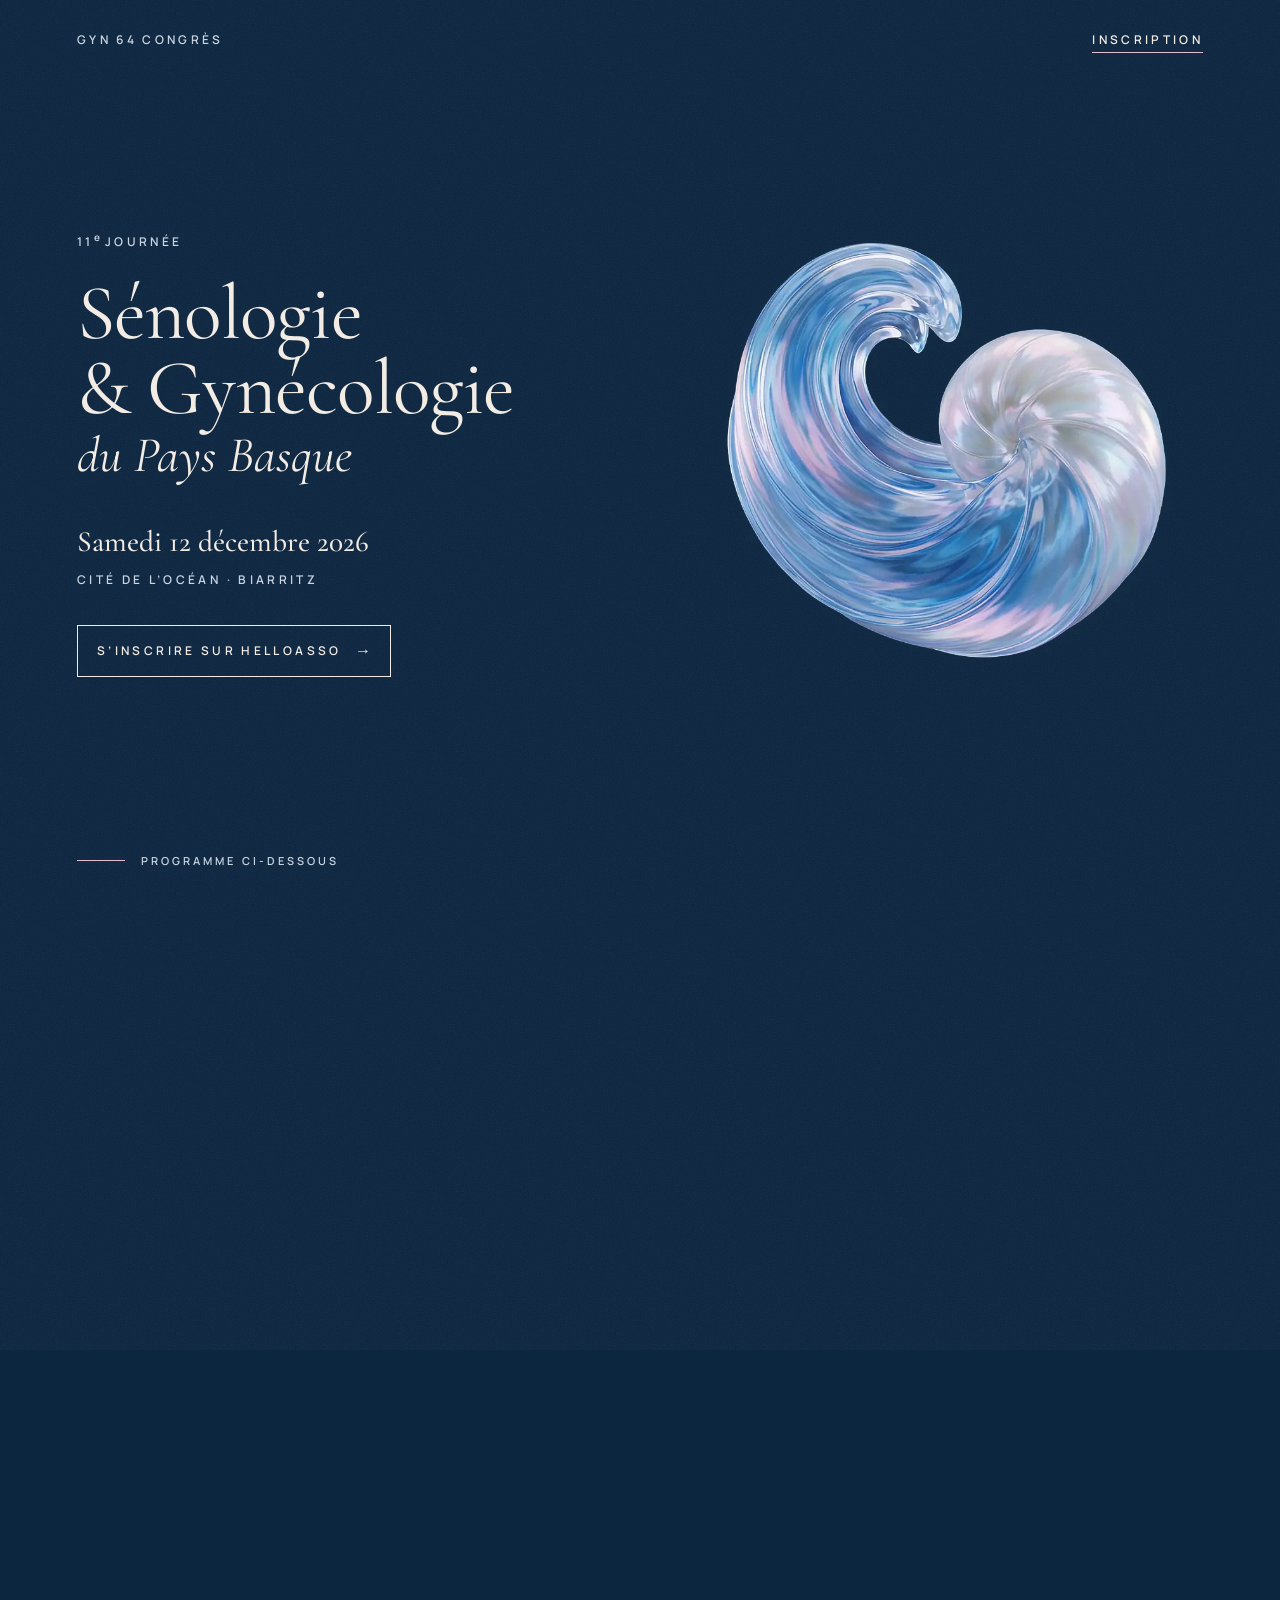
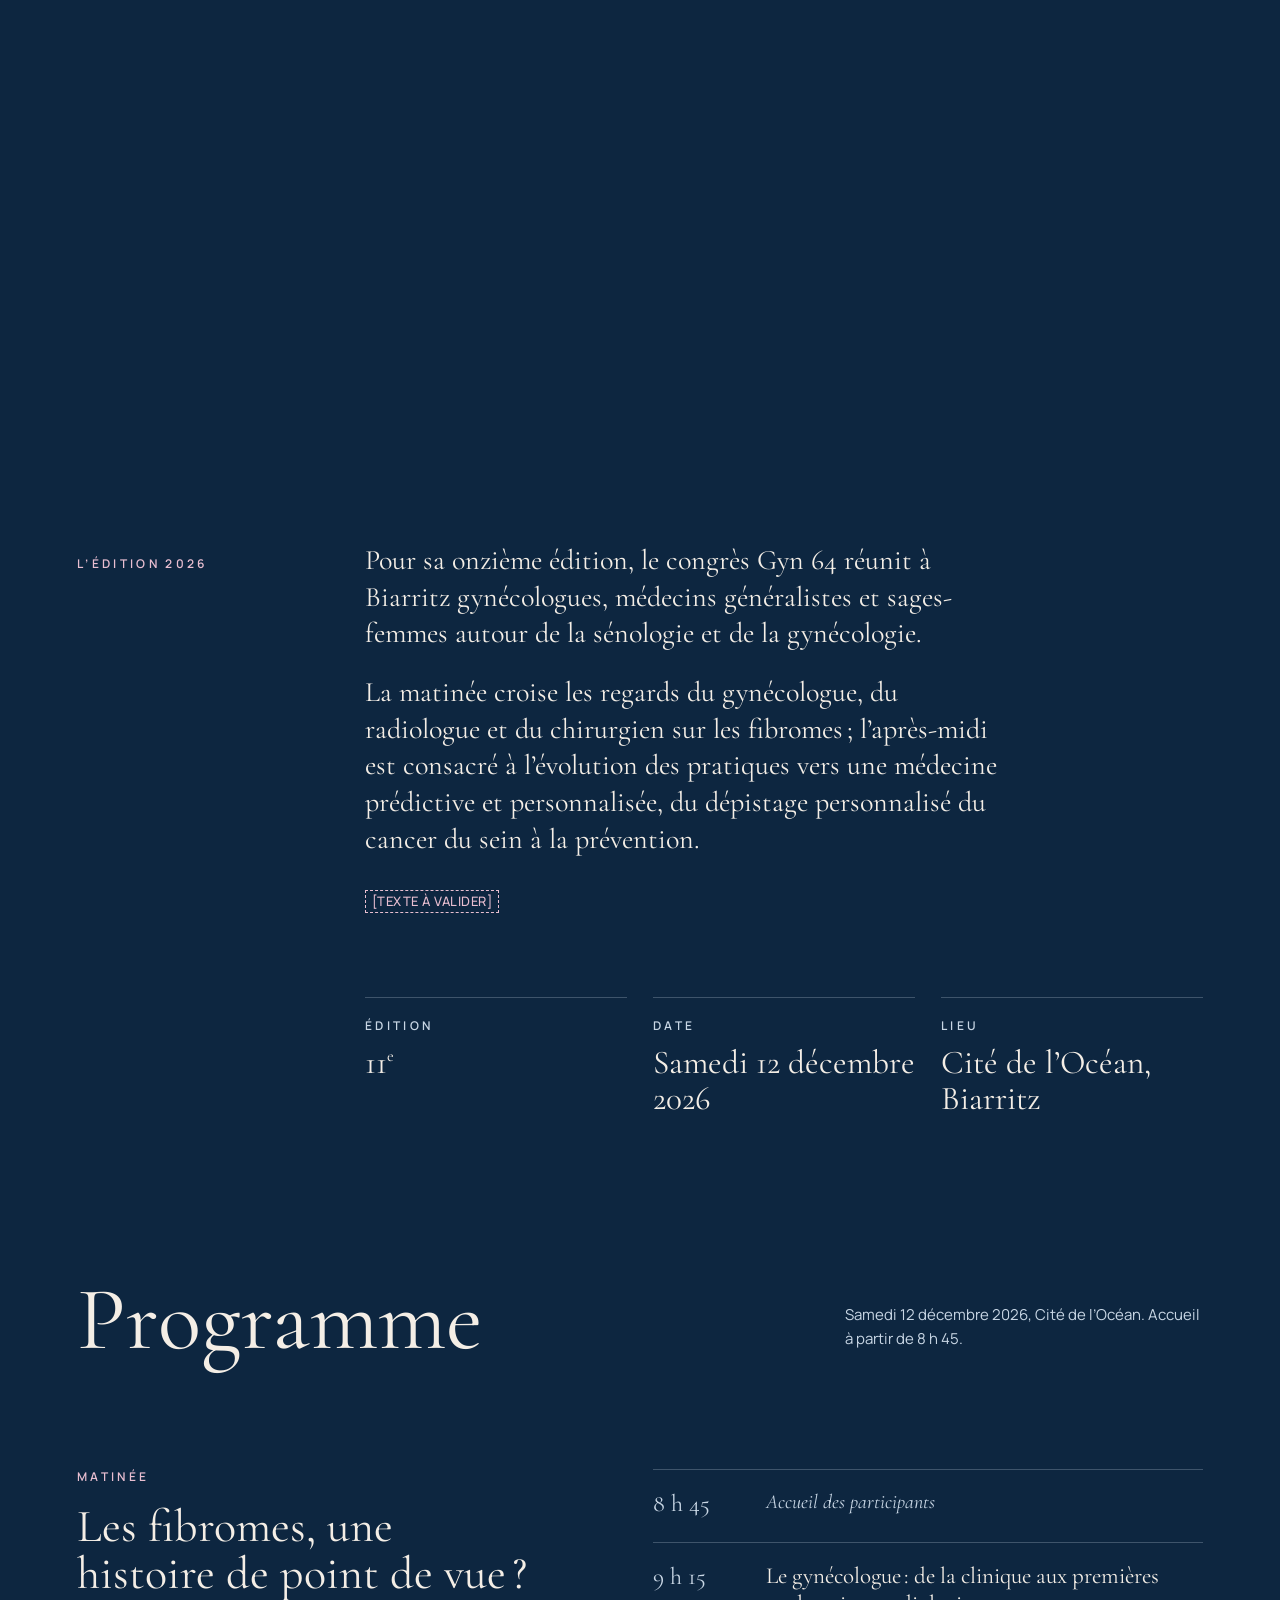
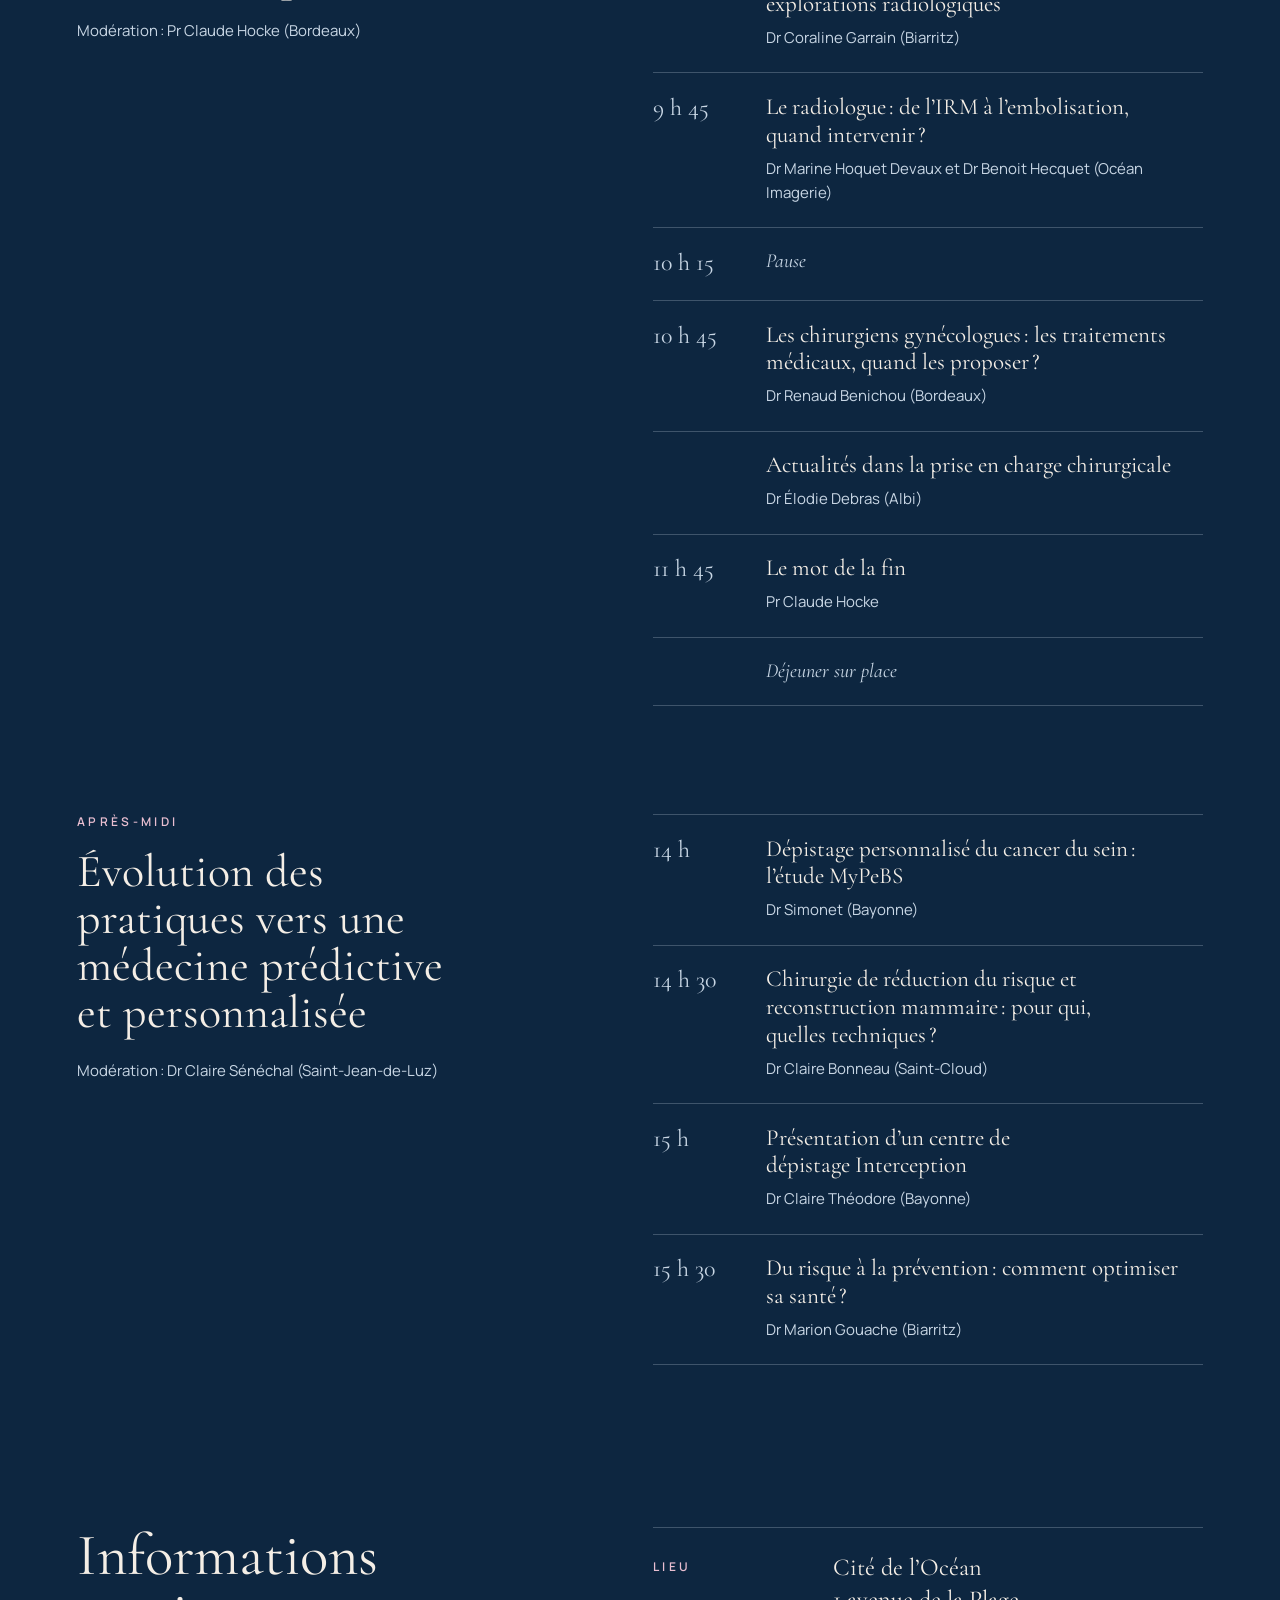
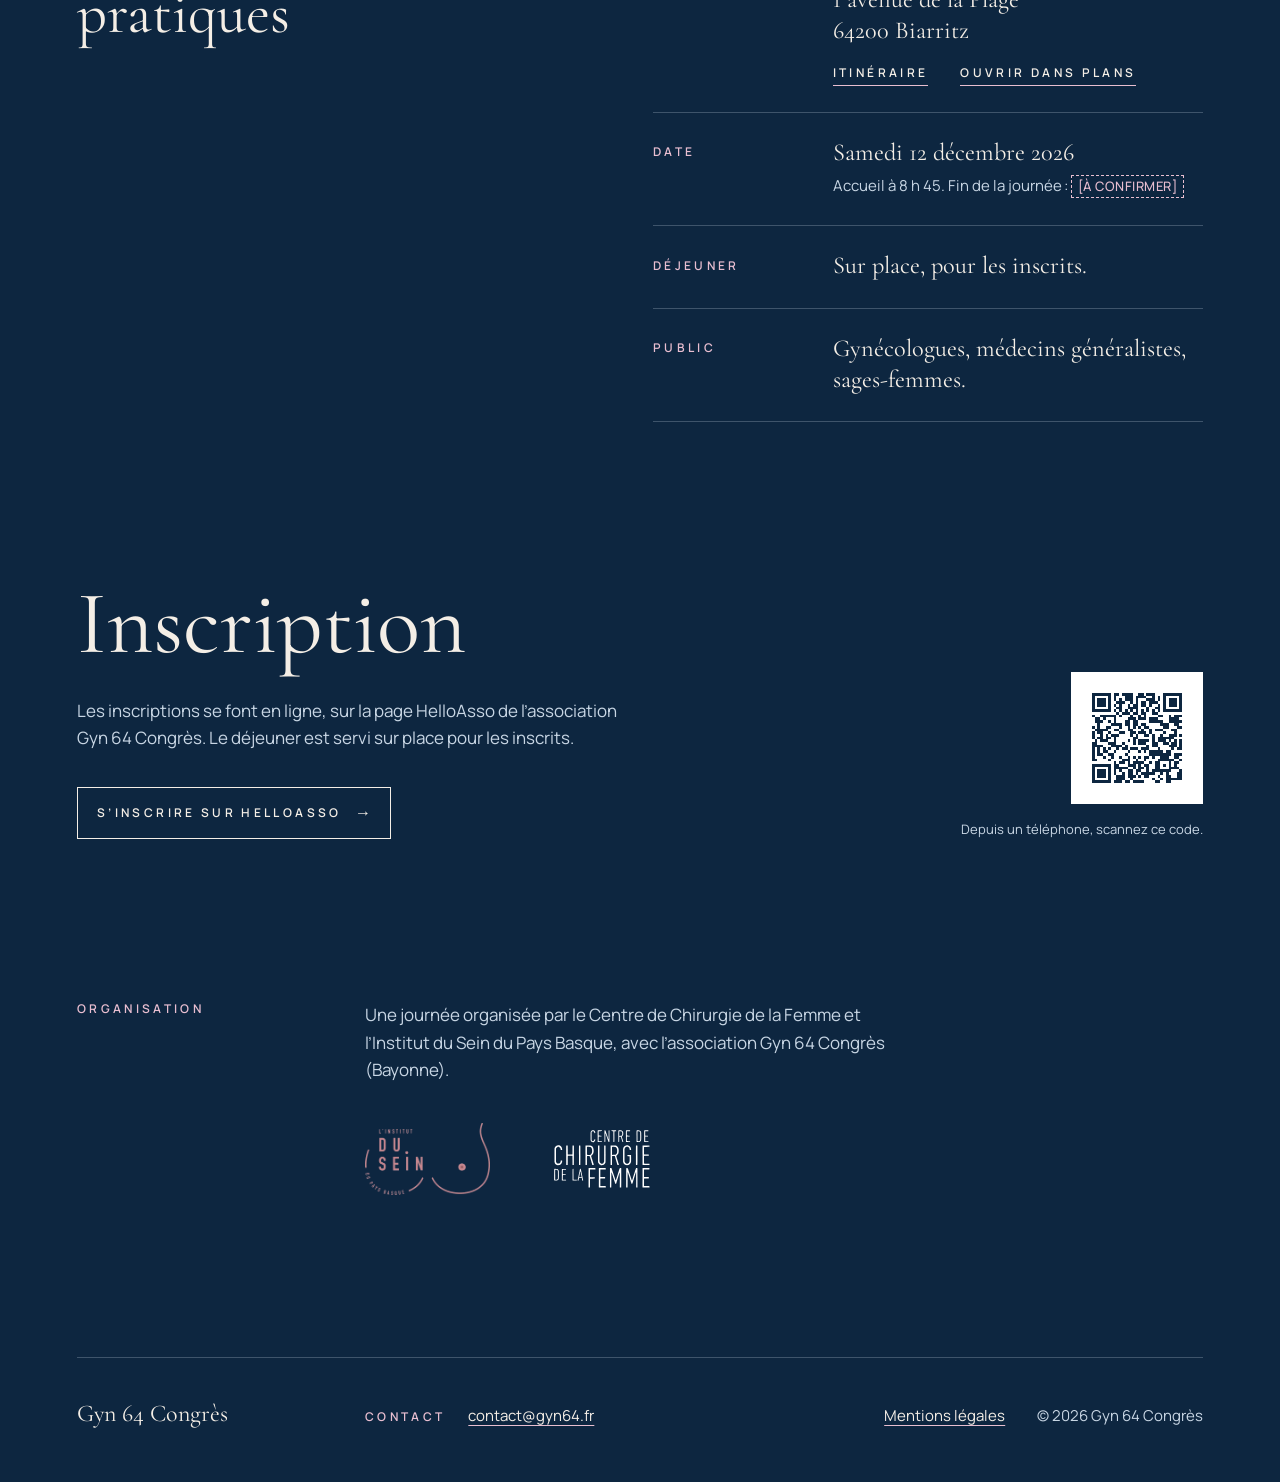
==== commit aae7ec0c: "Programme mis à jour : sessions Matinée et Après-midi avec créneaux - Matinée « Les fibromes, une hi" ====
--- a/index.html
+++ b/index.html
@@ -4,7 +4,7 @@
   <meta charset="utf-8">
   <meta name="viewport" content="width=device-width, initial-scale=1, viewport-fit=cover">
   <title>Journée Sénologie &amp; Gynécologie Pays Basque 2026 · Biarritz</title>
-  <meta name="description" content="Samedi 12&nbsp;décembre 2026, Cité de l’Océan, Biarritz&nbsp;: fibromes, cancérologie pelvienne, dépistage personnalisé du cancer du sein. Inscription sur HelloAsso.">
+  <meta name="description" content="Samedi 12&nbsp;décembre 2026, Cité de l’Océan, Biarritz&#8239;: fibromes, dépistage personnalisé du cancer du sein, médecine prédictive. Inscription sur HelloAsso.">
   <link rel="canonical" href="https://gyn64.fr/">
   <meta name="robots" content="index,follow">
   <meta name="theme-color" content="#0D2640">
@@ -15,14 +15,14 @@
   <meta property="og:site_name" content="Gyn 64 Congrès">
   <meta property="og:url" content="https://gyn64.fr/">
   <meta property="og:title" content="11e Journée de Sénologie &amp; de Gynécologie du Pays Basque">
-  <meta property="og:description" content="Samedi 12&nbsp;décembre 2026, Cité de l’Océan, Biarritz. Gynécologues, médecins généralistes, sages-femmes. Inscription sur HelloAsso.">
+  <meta property="og:description" content="Samedi 12&nbsp;décembre 2026, Cité de l’Océan, Biarritz. Fibromes, dépistage personnalisé du cancer du sein, médecine prédictive et personnalisée.">
   <meta property="og:image" content="https://gyn64.fr/img/partage-og.jpg">
   <meta property="og:image:width" content="1200">
   <meta property="og:image:height" content="630">
   <meta property="og:image:alt" content="Sculpture de verre et de nacre, vague enroulée en nautile, sur fond bleu nuit. 11e Journée de Sénologie &amp; Gynécologie du Pays Basque, samedi 12&nbsp;décembre 2026, Biarritz.">
   <meta name="twitter:card" content="summary_large_image">
   <meta name="twitter:title" content="11e Journée de Sénologie &amp; de Gynécologie du Pays Basque">
-  <meta name="twitter:description" content="Samedi 12&nbsp;décembre 2026, Cité de l’Océan, Biarritz. Inscription sur HelloAsso.">
+  <meta name="twitter:description" content="Samedi 12&nbsp;décembre 2026, Cité de l’Océan, Biarritz. Fibromes, dépistage personnalisé du cancer du sein, médecine prédictive et personnalisée.">
   <meta name="twitter:image" content="https://gyn64.fr/img/partage-og.jpg">
 
   <link rel="icon" href="favicon.svg" type="image/svg+xml">
@@ -47,10 +47,10 @@
         "@type": "Event",
         "@id": "https://gyn64.fr/#evenement",
         "name": "11e Journée de Sénologie & de Gynécologie du Pays Basque",
-        "description": "Journée de sénologie et de gynécologie à Biarritz. Matin : les fibromes dans tous leurs états ; filière de soins en cancérologie pelvienne. Après-midi : évolution du dépistage du cancer du sein vers un dépistage personnalisé. Pour gynécologues, médecins généralistes et sages-femmes.",
+        "description": "Journée de sénologie et de gynécologie à Biarritz. Matinée : les fibromes, une histoire de point de vue ? Après-midi : évolution des pratiques vers une médecine prédictive et personnalisée, dont le dépistage personnalisé du cancer du sein. Pour gynécologues, médecins généralistes et sages-femmes.",
         "url": "https://gyn64.fr/",
         "startDate": "2026-12-12T08:45:00+01:00",
-        "endDate": "2026-12-12T17:30:00+01:00",
+        "endDate": "2026-12-12T16:00:00+01:00",
         "eventStatus": "https://schema.org/EventScheduled",
         "eventAttendanceMode": "https://schema.org/OfflineEventAttendanceMode",
         "inLanguage": "fr",
@@ -65,20 +65,157 @@
             "addressRegion": "Nouvelle-Aquitaine",
             "addressCountry": "FR"
           },
-          "geo": { "@type": "GeoCoordinates", "latitude": 43.46309, "longitude": -1.57078 }
+          "geo": {
+            "@type": "GeoCoordinates",
+            "latitude": 43.46309,
+            "longitude": -1.57078
+          }
         },
         "image": [
           "https://gyn64.fr/img/partage-1x1.jpg",
           "https://gyn64.fr/img/partage-4x3.jpg",
           "https://gyn64.fr/img/partage-16x9.jpg"
         ],
-        "organizer": { "@id": "https://gyn64.fr/#association" },
-        "performer": {
-          "@type": "Person",
-          "name": "Dr Renaud Benichou",
-          "jobTitle": "Gynécologue-obstétricien",
-          "affiliation": { "@type": "MedicalOrganization", "name": "Polyclinique Jean Villar", "address": { "@type": "PostalAddress", "addressLocality": "Bordeaux", "addressCountry": "FR" } }
+        "organizer": {
+          "@id": "https://gyn64.fr/#association"
         },
+        "performer": [
+          {
+            "@type": "Person",
+            "honorificPrefix": "Pr",
+            "name": "Claude Hocke",
+            "workLocation": {
+              "@type": "Place",
+              "address": {
+                "@type": "PostalAddress",
+                "addressLocality": "Bordeaux",
+                "addressCountry": "FR"
+              }
+            }
+          },
+          {
+            "@type": "Person",
+            "honorificPrefix": "Dr",
+            "name": "Coraline Garrain",
+            "workLocation": {
+              "@type": "Place",
+              "address": {
+                "@type": "PostalAddress",
+                "addressLocality": "Biarritz",
+                "addressCountry": "FR"
+              }
+            }
+          },
+          {
+            "@type": "Person",
+            "honorificPrefix": "Dr",
+            "name": "Marine Hoquet Devaux",
+            "affiliation": {
+              "@type": "MedicalOrganization",
+              "name": "Océan Imagerie"
+            }
+          },
+          {
+            "@type": "Person",
+            "honorificPrefix": "Dr",
+            "name": "Benoit Hecquet",
+            "affiliation": {
+              "@type": "MedicalOrganization",
+              "name": "Océan Imagerie"
+            }
+          },
+          {
+            "@type": "Person",
+            "honorificPrefix": "Dr",
+            "name": "Renaud Benichou",
+            "workLocation": {
+              "@type": "Place",
+              "address": {
+                "@type": "PostalAddress",
+                "addressLocality": "Bordeaux",
+                "addressCountry": "FR"
+              }
+            }
+          },
+          {
+            "@type": "Person",
+            "honorificPrefix": "Dr",
+            "name": "Élodie Debras",
+            "workLocation": {
+              "@type": "Place",
+              "address": {
+                "@type": "PostalAddress",
+                "addressLocality": "Albi",
+                "addressCountry": "FR"
+              }
+            }
+          },
+          {
+            "@type": "Person",
+            "honorificPrefix": "Dr",
+            "name": "Claire Sénéchal",
+            "workLocation": {
+              "@type": "Place",
+              "address": {
+                "@type": "PostalAddress",
+                "addressLocality": "Saint-Jean-de-Luz",
+                "addressCountry": "FR"
+              }
+            }
+          },
+          {
+            "@type": "Person",
+            "honorificPrefix": "Dr",
+            "name": "Simonet",
+            "workLocation": {
+              "@type": "Place",
+              "address": {
+                "@type": "PostalAddress",
+                "addressLocality": "Bayonne",
+                "addressCountry": "FR"
+              }
+            }
+          },
+          {
+            "@type": "Person",
+            "honorificPrefix": "Dr",
+            "name": "Claire Bonneau",
+            "workLocation": {
+              "@type": "Place",
+              "address": {
+                "@type": "PostalAddress",
+                "addressLocality": "Saint-Cloud",
+                "addressCountry": "FR"
+              }
+            }
+          },
+          {
+            "@type": "Person",
+            "honorificPrefix": "Dr",
+            "name": "Claire Théodore",
+            "workLocation": {
+              "@type": "Place",
+              "address": {
+                "@type": "PostalAddress",
+                "addressLocality": "Bayonne",
+                "addressCountry": "FR"
+              }
+            }
+          },
+          {
+            "@type": "Person",
+            "honorificPrefix": "Dr",
+            "name": "Marion Gouache",
+            "workLocation": {
+              "@type": "Place",
+              "address": {
+                "@type": "PostalAddress",
+                "addressLocality": "Biarritz",
+                "addressCountry": "FR"
+              }
+            }
+          }
+        ],
         "audience": {
           "@type": "MedicalAudience",
           "audienceType": "Gynécologues, médecins généralistes, sages-femmes"
@@ -96,8 +233,15 @@
         "url": "https://gyn64.fr/",
         "logo": "https://gyn64.fr/icon-512.png",
         "email": "contact@gyn64.fr",
-        "address": { "@type": "PostalAddress", "addressLocality": "Bayonne", "postalCode": "64100", "addressCountry": "FR" },
-        "sameAs": ["https://www.helloasso.com/associations/gyn-64-congres"]
+        "address": {
+          "@type": "PostalAddress",
+          "addressLocality": "Bayonne",
+          "postalCode": "64100",
+          "addressCountry": "FR"
+        },
+        "sameAs": [
+          "https://www.helloasso.com/associations/gyn-64-congres"
+        ]
       }
     ]
   }
@@ -163,7 +307,7 @@
     <h2 class="edition__label label" id="titre-edition">L’édition 2026</h2>
     <div class="edition__texte">
       <p>Pour sa onzième édition, le congrès Gyn&nbsp;64 réunit à Biarritz gynécologues, médecins généralistes et sages-femmes autour de la sénologie et de la gynécologie.</p>
-      <p>La matinée est consacrée aux fibromes et à la filière de soins en cancérologie pelvienne&#8239;; l’après-midi, à l’évolution du dépistage du cancer du sein vers un dépistage personnalisé.</p>
+      <p>La matinée croise les regards du gynécologue, du radiologue et du chirurgien sur les fibromes&#8239;; l’après-midi est consacré à l’évolution des pratiques vers une médecine prédictive et personnalisée, du dépistage personnalisé du cancer du sein à la prévention.</p>
       <p><span class="a-completer">[TEXTE À VALIDER]</span></p>
     </div>
     <dl class="edition__reperes">
@@ -187,44 +331,109 @@
 
     <div class="programme__entete grille">
       <h2 class="programme__titre" id="titre-programme">Programme</h2>
-      <p class="programme__horaires">Samedi 12&nbsp;décembre 2026, Cité de l’Océan. Horaires&nbsp;: <span class="a-completer">[À CONFIRMER]</span></p>
+      <p class="programme__horaires">Samedi 12&nbsp;décembre 2026, Cité de l’Océan. Accueil à partir de 8&nbsp;h&nbsp;45.</p>
     </div>
 
-    <div class="programme__cols grille">
-      <article class="programme__col programme__col--matin" aria-labelledby="titre-matin">
-        <h3 class="programme__moment label" id="titre-matin">Matin <span class="a-completer">[HORAIRES]</span></h3>
-        <ol class="programme__sujets">
-          <li class="programme__sujet">
-            <h4>Les fibromes dans tous leurs états</h4>
-          </li>
-          <li class="programme__sujet">
-            <h4>Filière de soins en cancérologie pelvienne</h4>
-          </li>
-        </ol>
-      </article>
-
-      <article class="programme__col programme__col--apres-midi" aria-labelledby="titre-apres-midi">
-        <h3 class="programme__moment label" id="titre-apres-midi">Après-midi <span class="a-completer">[HORAIRES]</span></h3>
-        <ol class="programme__sujets">
-          <li class="programme__sujet">
-            <h4>Évolution du dépistage du cancer du sein vers un dépistage personnalisé</h4>
-          </li>
-        </ol>
-      </article>
-    </div>
-
-    <div class="programme__intervenants grille">
-      <h3 class="programme__intervenants-label label">Intervenants</h3>
-      <ul class="programme__liste">
-        <li class="programme__personne">
-          <p class="programme__nom">Dr&nbsp;Renaud Benichou</p>
-          <p class="programme__fonction">Gynécologue-obstétricien, Polyclinique Jean Villar (Bordeaux)</p>
-        </li>
-        <li class="programme__personne">
-          <p class="programme__nom"><span class="a-completer">[AUTRES INTERVENANTS]</span></p>
-        </li>
-      </ul>
-    </div>
+    <article class="session grille" aria-labelledby="titre-matinee">
+      <header class="session__entete">
+        <p class="session__moment label">Matinée</p>
+        <h3 class="session__titre" id="titre-matinee">Les fibromes, une histoire de point de vue&#8239;?</h3>
+        <p class="session__moderation">Modération&#8239;: Pr&nbsp;Claude Hocke (Bordeaux)</p>
+      </header>
+      <ol class="session__creneaux">
+          <li class="creneau creneau--pause">
+            <p class="creneau__heure"><time datetime="08:45">8&nbsp;h&nbsp;45</time></p>
+            <div class="creneau__corps">
+              <p class="creneau__titre">Accueil des participants</p>
+            </div>
+          </li>
+          <li class="creneau">
+            <p class="creneau__heure"><time datetime="09:15">9&nbsp;h&nbsp;15</time></p>
+            <div class="creneau__corps">
+              <h4 class="creneau__titre">Le gynécologue&#8239;: de la clinique aux premières explorations radiologiques</h4>
+              <p class="creneau__intervenant">Dr&nbsp;Coraline Garrain (Biarritz)</p>
+            </div>
+          </li>
+          <li class="creneau">
+            <p class="creneau__heure"><time datetime="09:45">9&nbsp;h&nbsp;45</time></p>
+            <div class="creneau__corps">
+              <h4 class="creneau__titre">Le radiologue&#8239;: de l’IRM à l’embolisation, quand intervenir&#8239;?</h4>
+              <p class="creneau__intervenant">Dr&nbsp;Marine Hoquet Devaux et Dr&nbsp;Benoit Hecquet (Océan Imagerie)</p>
+            </div>
+          </li>
+          <li class="creneau creneau--pause">
+            <p class="creneau__heure"><time datetime="10:15">10&nbsp;h&nbsp;15</time></p>
+            <div class="creneau__corps">
+              <p class="creneau__titre">Pause</p>
+            </div>
+          </li>
+          <li class="creneau">
+            <p class="creneau__heure"><time datetime="10:45">10&nbsp;h&nbsp;45</time></p>
+            <div class="creneau__corps">
+              <h4 class="creneau__titre">Les chirurgiens gynécologues&#8239;: les traitements médicaux, quand les proposer&#8239;?</h4>
+              <p class="creneau__intervenant">Dr&nbsp;Renaud Benichou (Bordeaux)</p>
+            </div>
+          </li>
+          <li class="creneau">
+            <p class="creneau__heure"></p>
+            <div class="creneau__corps">
+              <h4 class="creneau__titre">Actualités dans la prise en charge chirurgicale</h4>
+              <p class="creneau__intervenant">Dr&nbsp;Élodie Debras (Albi)</p>
+            </div>
+          </li>
+          <li class="creneau">
+            <p class="creneau__heure"><time datetime="11:45">11&nbsp;h&nbsp;45</time></p>
+            <div class="creneau__corps">
+              <h4 class="creneau__titre">Le mot de la fin</h4>
+              <p class="creneau__intervenant">Pr&nbsp;Claude Hocke</p>
+            </div>
+          </li>
+          <li class="creneau creneau--pause">
+            <p class="creneau__heure"></p>
+            <div class="creneau__corps">
+              <p class="creneau__titre">Déjeuner sur place</p>
+            </div>
+          </li>
+      </ol>
+    </article>
+
+    <article class="session grille" aria-labelledby="titre-apres-midi">
+      <header class="session__entete">
+        <p class="session__moment label">Après-midi</p>
+        <h3 class="session__titre" id="titre-apres-midi">Évolution des pratiques vers une médecine prédictive et personnalisée</h3>
+        <p class="session__moderation">Modération&#8239;: Dr&nbsp;Claire Sénéchal (<span class="insecable">Saint-Jean-de-Luz</span>)</p>
+      </header>
+      <ol class="session__creneaux">
+          <li class="creneau">
+            <p class="creneau__heure"><time datetime="14:00">14&nbsp;h</time></p>
+            <div class="creneau__corps">
+              <h4 class="creneau__titre">Dépistage personnalisé du cancer du sein&#8239;: l’étude MyPeBS</h4>
+              <p class="creneau__intervenant">Dr&nbsp;Simonet (Bayonne)</p>
+            </div>
+          </li>
+          <li class="creneau">
+            <p class="creneau__heure"><time datetime="14:30">14&nbsp;h&nbsp;30</time></p>
+            <div class="creneau__corps">
+              <h4 class="creneau__titre">Chirurgie de réduction du risque et reconstruction mammaire&#8239;: pour qui, quelles techniques&#8239;?</h4>
+              <p class="creneau__intervenant">Dr&nbsp;Claire Bonneau (<span class="insecable">Saint-Cloud</span>)</p>
+            </div>
+          </li>
+          <li class="creneau">
+            <p class="creneau__heure"><time datetime="15:00">15&nbsp;h</time></p>
+            <div class="creneau__corps">
+              <h4 class="creneau__titre">Présentation d’un centre de dépistage Interception</h4>
+              <p class="creneau__intervenant">Dr&nbsp;Claire Théodore (Bayonne)</p>
+            </div>
+          </li>
+          <li class="creneau">
+            <p class="creneau__heure"><time datetime="15:30">15&nbsp;h&nbsp;30</time></p>
+            <div class="creneau__corps">
+              <h4 class="creneau__titre">Du risque à la prévention&#8239;: comment optimiser sa santé&#8239;?</h4>
+              <p class="creneau__intervenant">Dr&nbsp;Marion Gouache (Biarritz)</p>
+            </div>
+          </li>
+      </ol>
+    </article>
 
   </section>
 
@@ -245,7 +454,7 @@
       </div>
       <div class="pratique__ligne">
         <dt class="label">Date</dt>
-        <dd>Samedi 12&nbsp;décembre 2026<br><span class="pratique__secondaire">Horaires&nbsp;: <span class="a-completer">[À CONFIRMER]</span></span></dd>
+        <dd>Samedi 12&nbsp;décembre 2026<br><span class="pratique__secondaire">Accueil à 8&nbsp;h&nbsp;45. Fin de la journée&#8239;: <span class="a-completer">[À CONFIRMER]</span></span></dd>
       </div>
       <div class="pratique__ligne">
         <dt class="label">Déjeuner</dt>
--- a/css/site.css
+++ b/css/site.css
@@ -100,6 +100,8 @@
   outline: 1px solid var(--rose);
   outline-offset: 4px;
 }
+
+.insecable { white-space: nowrap; }
 
 .visuellement-masque {
   position: absolute !important;
@@ -432,54 +434,61 @@
   padding-bottom: .6rem;
 }
 
-.programme__cols {
-  margin-top: clamp(64px, 10vh, 112px);
-  row-gap: 72px;
+/* Une session par rangée : titre et modération à gauche, créneaux à droite */
+.session {
+  margin-top: clamp(80px, 12vh, 144px);
   align-items: start;
 }
-.programme__col--matin { grid-column: 1 / 7; }
-.programme__col--apres-midi { grid-column: 8 / -1; margin-top: clamp(80px, 14vh, 160px); }
-
-.programme__moment {
-  display: flex;
-  justify-content: space-between;
-  align-items: baseline;
-  gap: 1rem;
-  padding-bottom: 1.1rem;
+.session__entete {
+  grid-column: 1 / 6;
+  position: sticky;
+  top: clamp(24px, 6vh, 64px);
+}
+.session__moment { color: var(--rose); }
+.session__titre {
+  margin-top: 1.1rem;
+  font-size: clamp(2.25rem, 3.6vw, 3.5rem);
+  line-height: 1.02;
+}
+.session__moderation {
+  margin-top: 1.4rem;
+  color: var(--glacier);
+  font-size: .9375rem;
+}
+.session__creneaux {
+  grid-column: 7 / -1;
   border-bottom: 1px solid var(--filet);
-  color: var(--rose);
-}
-
-.programme__sujet {
-  padding-block: 1.75rem 1.9rem;
-  border-bottom: 1px solid var(--filet);
-}
-.programme__sujet h4 {
-  font-size: clamp(1.75rem, 2.6vw, 2.5rem);
-  line-height: 1.08;
-}
-
-.programme__intervenants {
-  margin-top: clamp(96px, 15vh, 176px);
-  align-items: start;
-}
-.programme__intervenants-label,
-.programme__liste {
-  padding-top: 1.75rem;
+}
+
+.creneau {
+  display: grid;
+  grid-template-columns: 5.5rem minmax(0, 1fr);
+  column-gap: var(--gouttiere);
+  padding-block: 1.3rem 1.4rem;
   border-top: 1px solid var(--filet);
 }
-.programme__intervenants-label { grid-column: 1 / 4; color: var(--rose); padding-top: 2.4rem; }
-.programme__liste { grid-column: 4 / -1; }
-.programme__personne {
-  display: grid;
-  grid-template-columns: minmax(0, 5fr) minmax(0, 4fr);
-  column-gap: var(--gouttiere);
-  align-items: baseline;
-  padding-bottom: 1.5rem;
-}
-.programme__personne + .programme__personne { padding-top: 1.5rem; border-top: 1px solid var(--filet); }
-.programme__nom { font: 400 clamp(1.625rem, 2.4vw, 2.25rem)/1.15 var(--serif); }
-.programme__fonction { color: var(--glacier); font-size: .9375rem; }
+.creneau__heure {
+  font: 400 1.5rem/1.2 var(--serif);
+  font-variant-numeric: oldstyle-nums;
+  color: var(--glacier);
+  white-space: nowrap;
+}
+.creneau__titre {
+  font: 400 clamp(1.375rem, 1.8vw, 1.75rem)/1.2 var(--serif);
+  font-variant-numeric: oldstyle-nums;
+  text-wrap: pretty;
+}
+.creneau__intervenant {
+  margin-top: .45rem;
+  color: var(--glacier);
+  font-size: .9375rem;
+}
+/* Accueil, pause, déjeuner : en retrait */
+.creneau--pause .creneau__titre {
+  font-style: italic;
+  font-size: clamp(1.25rem, 1.5vw, 1.5rem);
+  color: var(--glacier);
+}
 
 /* ==========================================================================
    4. Informations pratiques
@@ -625,8 +634,7 @@
   .ouverture__titres,
   .edition__label, .edition__texte, .edition__reperes,
   .programme__titre, .programme__horaires,
-  .programme__col--matin, .programme__col--apres-midi,
-  .programme__intervenants-label, .programme__liste,
+  .session__entete, .session__creneaux,
   .pratique__titre, .pratique__liste,
   .inscription__corps,
   .organisation__label, .organisation__texte, .organisation__logos, .organisation__partenaires,
@@ -640,12 +648,10 @@
   .edition__reperes { grid-template-columns: 1fr; row-gap: 1.5rem; }
 
   .programme__horaires { margin-top: 1.5rem; padding: 0; }
-  .programme__cols { margin-top: 56px; row-gap: 64px; }
-  .programme__col--apres-midi { margin-top: 0; }
-  .programme__intervenants { margin-top: 80px; }
-  .programme__intervenants-label { padding-bottom: 1.25rem; }
-  .programme__liste { border-top: 0; padding-top: 0; }
-  .programme__personne { grid-template-columns: 1fr; row-gap: .4rem; }
+  .session { margin-top: 72px; row-gap: 2rem; }
+  .session__entete { position: static; }
+  .creneau { grid-template-columns: 4rem minmax(0, 1fr); padding-block: 1.1rem 1.2rem; }
+  .creneau__heure { font-size: 1.3125rem; }
 
   .pratique { row-gap: 40px; }
   .pratique__ligne { grid-template-columns: 1fr; row-gap: .5rem; }
